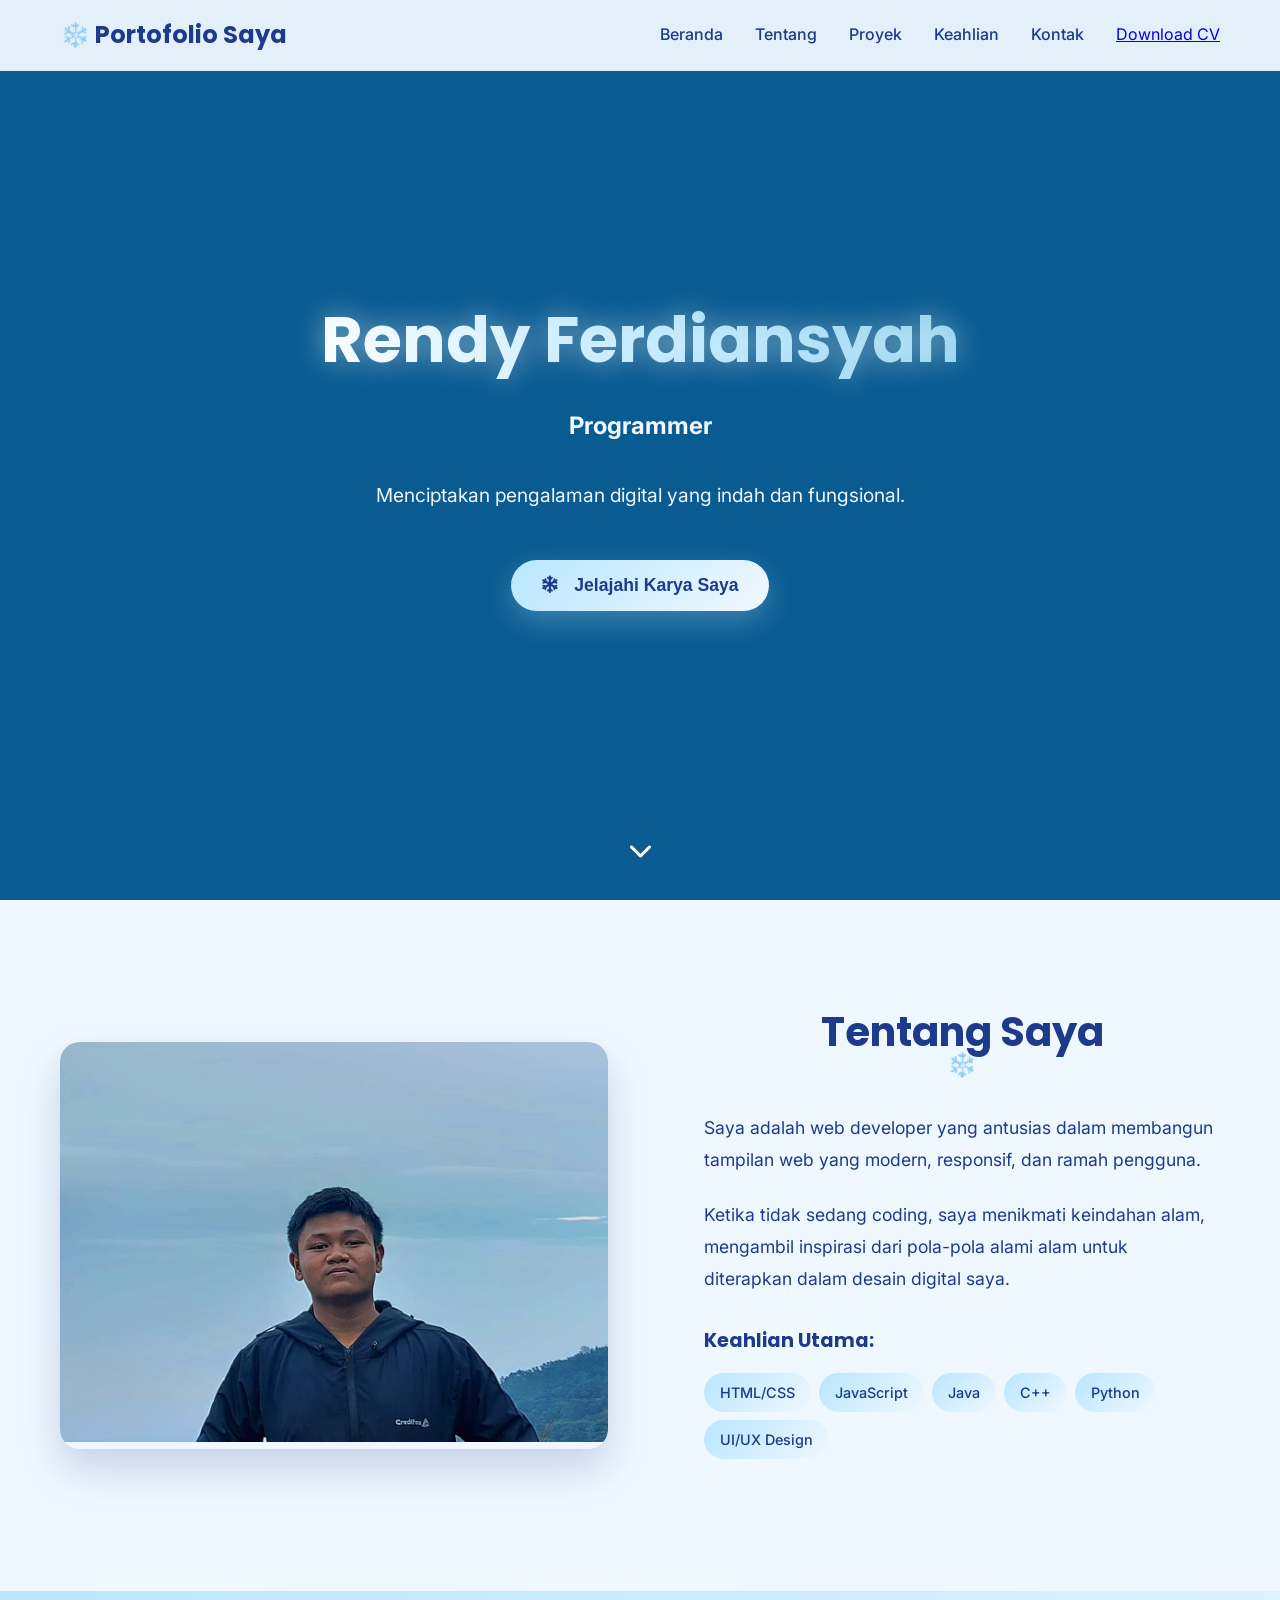
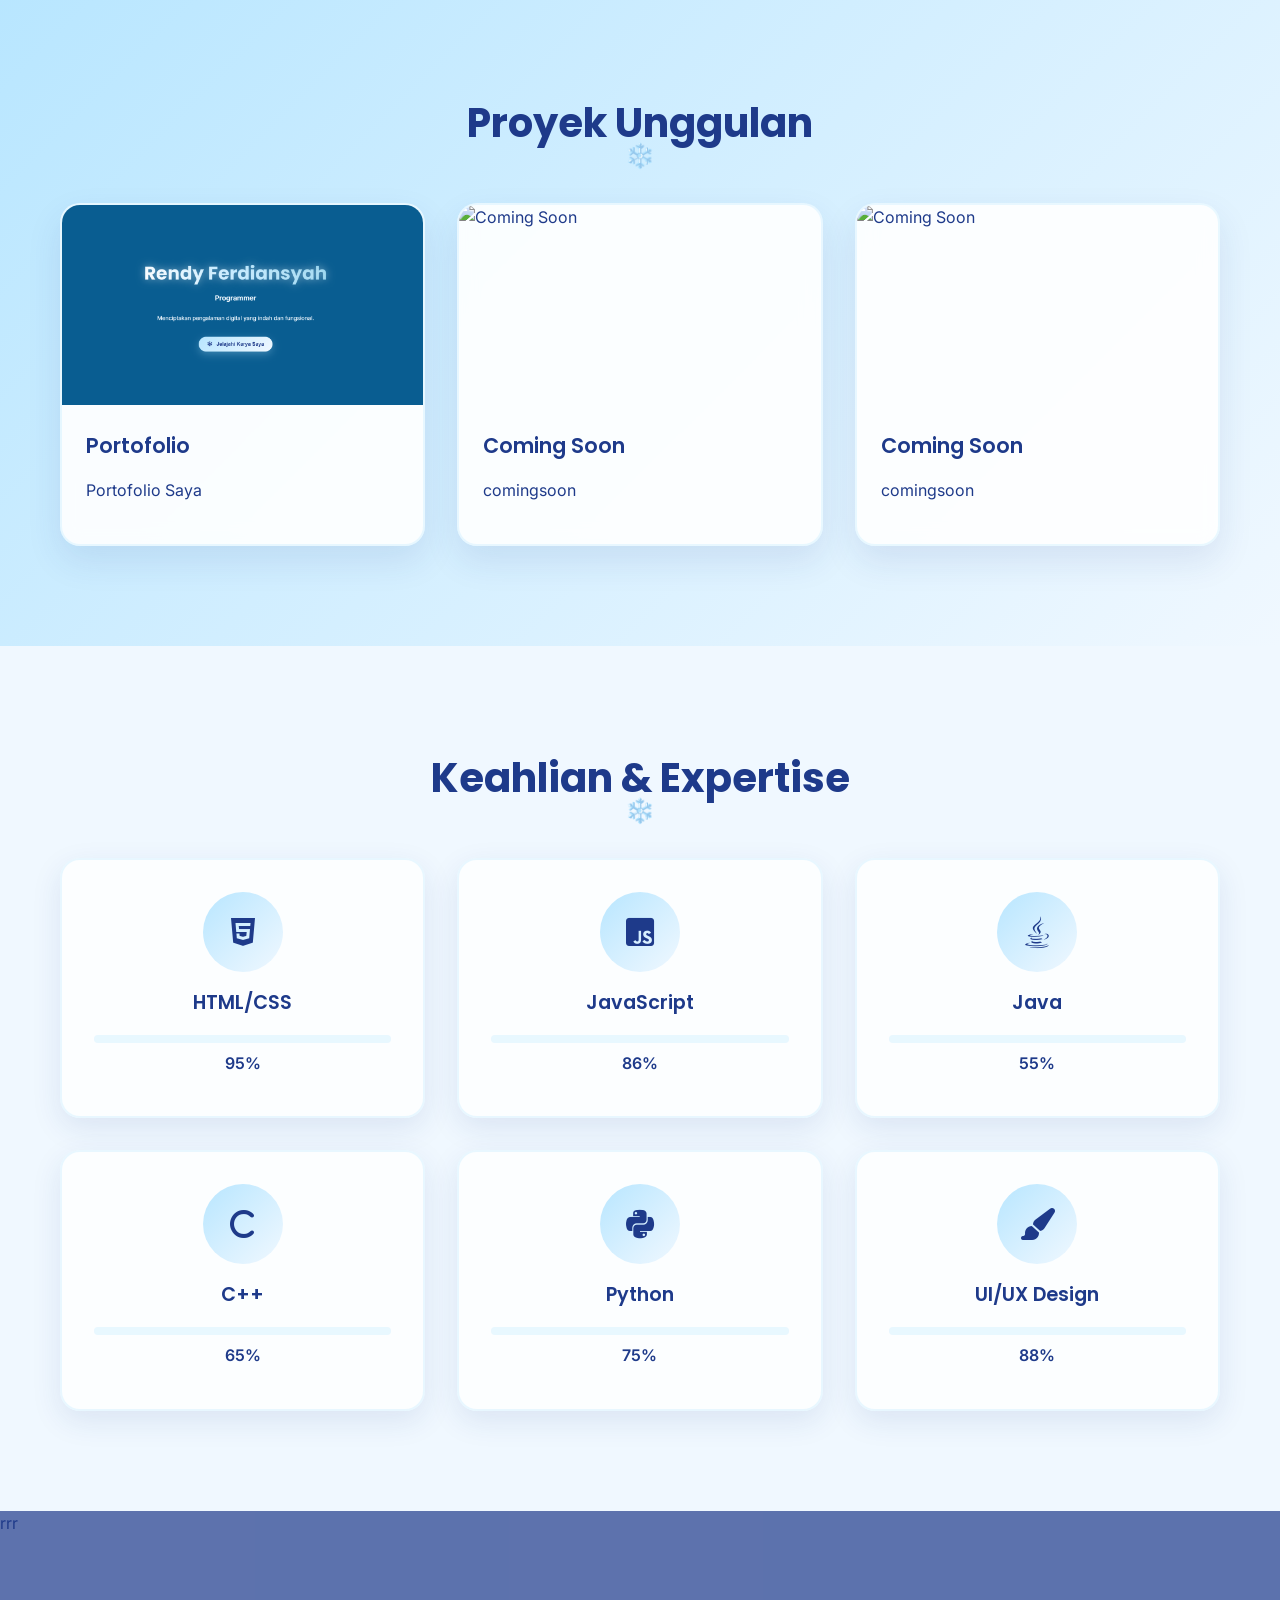
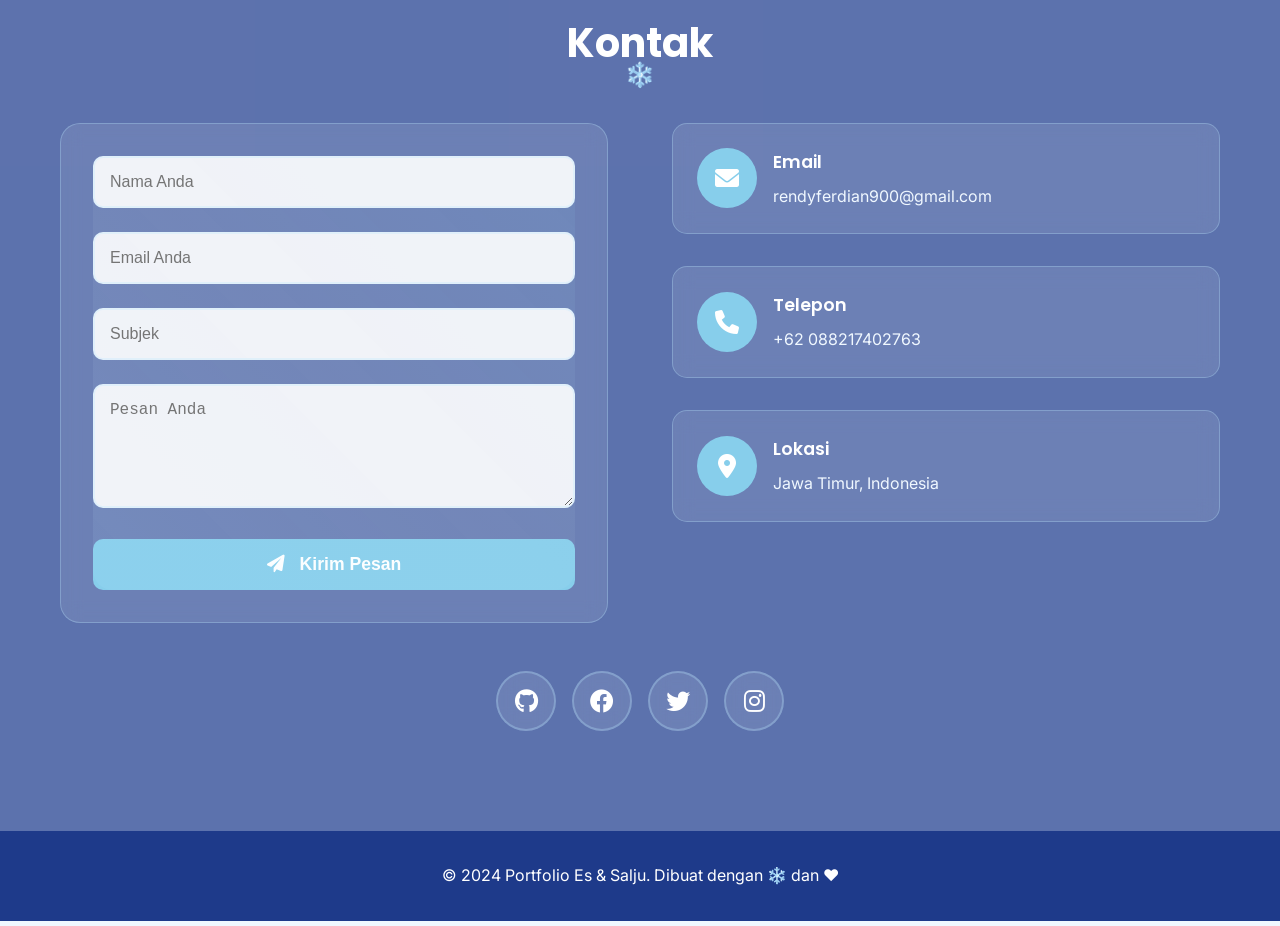
==== index.html @ 2025a99a "Add files via upload" ====
<!DOCTYPE html>
<html lang="id">
<head>
    <meta charset="UTF-8">
    <meta name="viewport" content="width=device-width, initial-scale=1.0">
    <title>Portfolio</title>
    <link rel="stylesheet" href="styles.css">
    <link href="https://fonts.googleapis.com/css2?family=Poppins:wght@300;400;600;700&family=Inter:wght@300;400;500;600&display=swap" rel="stylesheet">
    <link rel="stylesheet" href="https://cdnjs.cloudflare.com/ajax/libs/font-awesome/6.0.0/css/all.min.css">
</head>
<body>
    <!-- Falling Snow Animation -->
    <div class="snow-container" id="snow-container"></div>
    
    <!-- Navigation -->
    <nav class="navbar" id="navbar">
        <div class="nav-container">
            <div class="nav-logo">
                <h2>❄️ Portofolio Saya</h2>
            </div>
            <div class="nav-menu" id="nav-menu">
                <a href="#home" class="nav-link">Beranda</a>
                <a href="#about" class="nav-link">Tentang</a>
                <a href="#projects" class="nav-link">Proyek</a>
                <a href="#skills" class="nav-link">Keahlian</a>
                <a href="#contact" class="nav-link">Kontak</a>
                <a href="cv.html">Download CV</a>
            </div>
            <div class="nav-toggle" id="nav-toggle">
                <span class="bar"></span>
                <span class="bar"></span>
                <span class="bar"></span>
            </div>
        </div>
    </nav>

    <!-- Hero Section -->
    <section id="home" class="hero">
        
        <div class="hero-content">
            <h1 class="hero-title">
                <span class="frost-text">Rendy Ferdiansyah</span>
            </h1>
            <h2 class="hero-subtitle">
                <span class="">Programmer</span>
            </h2>
            <p class="hero-description">
                Menciptakan pengalaman digital yang indah dan fungsional.
                
            </p>
            <button class="cta-button" onclick="scrollToSection('about')">
                <i class="fas fa-snowflake"></i>
                Jelajahi Karya Saya
            </button>
        </div>
        
        <div class="scroll-indicator">
            <i class="fas fa-chevron-down"></i>
        </div>
    </section>

    <!-- About Section -->
    <section id="about" class="about">
        
        <div class="container">
            <div class="about-content">
                <div class="about-image">
                    <div class="image-container">
                        <img src="zprofil.jfif" alt="Profile" class="profile-img">
                        <div class="frost-overlay"></div>
                    </div>
                </div>
                
                <div class="about-text">
                    <h2 class="section-title">Tentang Saya</h2>
                    <p class="about-description">
                        Saya adalah web developer yang antusias dalam membangun tampilan web yang modern, responsif, dan ramah pengguna.
                    </p>
                    <p class="about-description">
                        Ketika tidak sedang coding, saya menikmati keindahan 
                        alam, mengambil inspirasi dari pola-pola alami alam untuk
                        diterapkan dalam desain digital saya.
                    </p>
                    
                    <div class="skills-preview">
                        <h3>Keahlian Utama:</h3>
                        <div class="skills-tags">
                            <span class="skill-tag">HTML/CSS</span>
                            <span class="skill-tag">JavaScript</span>
                            <span class="skill-tag">Java</span>
                            <span class="skill-tag">C++</span>
                            <span class="skill-tag">Python</span>
                            <span class="skill-tag">UI/UX Design</span>
                        </div>
                    </div>
 

                        </div>
                    </div>                   
                </div>
            </div>
        </div>
    </section>

    <!-- Projects Section -->
    <section id="projects" class="projects">
        <div class="container">
            <h2 class="section-title">Proyek Unggulan</h2>
            
            <div class="projects-grid">
                <div class="project-card ice-block">
                    <div class="project-image">
                        <img src="portoflio.png" alt="Portofolio">
                        <div class="project-overlay">
                            <div class="project-links">
                                <a href="https://github.com/Rendy09o/portofolio/upload/main" class="project-link">
                                    <i class="fab fa-github"></i>
                                </a>
                                <a href="" class="project-link">
                                    <i class="fas fa-external-link-alt"></i>
                                </a>
                            </div>
                        </div>
                    </div>
                    <div class="project-content">
                        <h3 class="project-title">Portofolio</h3>
                        <p class="project-description">
                            Portofolio Saya
                        </p>
                        <div class="project-tech">
                            
                        </div>
                    </div>
                </div>

                <div class="project-card ice-block">
                    <div class="project-image">
                        <img src="snow_background_1.jpg" alt="Coming Soon">
                        <div class="project-overlay">
                            <div class="project-links">
                                <a href="#" class="project-link">
                                    <i class="fab fa-github"></i>
                                </a>
                                <a href="#" class="project-link">
                                    <i class="fas fa-external-link-alt"></i>
                                </a>
                            </div>
                        </div>
                    </div>
                    <div class="project-content">
                        <h3 class="project-title">Coming Soon</h3>
                        <p class="project-description">
                           comingsoon
                        </p>
                        <div class="project-tech">
                            
                        </div>
                    </div>
                </div>

                <div class="project-card ice-block">
                    <div class="project-image">
                        <img src="frozen_lake_1.jpg" alt="Coming Soon">
                        <div class="project-overlay">
                            <div class="project-links">
                                <a href="#" class="project-link">
                                    <i class="fab fa-github"></i>
                                </a>
                                <a href="#" class="project-link">
                                    <i class="fas fa-external-link-alt"></i>
                                </a>
                            </div>
                        </div>
                    </div>
                    <div class="project-content">
                        <h3 class="project-title">Coming Soon</h3>
                        <p class="project-description">
                           comingsoon
                        <div class="project-tech">
                           
                        </div>
                    </div>
                </div>
            </div>
        </div>
    </section>

    <!-- Skills Section -->
    <section id="skills" class="skills">
        <div class="container">
            <h2 class="section-title">Keahlian & Expertise</h2>
            
            <div class="skills-grid">
                <div class="skill-item">
                    <div class="skill-snowflake">
                        <i class="fab fa-html5"></i>
                    </div>
                    <h3 class="skill-name">HTML/CSS</h3>
                    <div class="skill-progress">
                        <div class="progress-bar" data-progress="95">
                            <div class="progress-fill"></div>
                        </div>
                        <span class="progress-text">95%</span>
                    </div>
                </div>

                <div class="skill-item">
                    <div class="skill-snowflake">
                        <i class="fab fa-js-square"></i>
                    </div>
                    <h3 class="skill-name">JavaScript</h3>
                    <div class="skill-progress">
                        <div class="progress-bar" data-progress="86">
                            <div class="progress-fill"></div>
                        </div>
                        <span class="progress-text">86%</span>
                    </div>
                </div>

                <div class="skill-item">
                    <div class="skill-snowflake">
                        <i class="fab fa-java"></i>
                    </div>
                    <h3 class="skill-name">Java</h3>
                    <div class="skill-progress">
                        <div class="progress-bar" data-progress="55">
                            <div class="progress-fill"></div>
                        </div>
                        <span class="progress-text">55%</span>
                    </div>
                </div>

                <div class="skill-item">
                    <div class="skill-snowflake">
                        <i class="fab fa-c"></i>
                    </div>
                    <h3 class="skill-name">C++</h3>
                    <div class="skill-progress">
                        <div class="progress-bar" data-progress="65">
                            <div class="progress-fill"></div>
                        </div>
                        <span class="progress-text">65%</span>
                    </div>
                </div>

                <div class="skill-item">
                    <div class="skill-snowflake">
                        <i class="fab fa-python"></i>
                    </div>
                    <h3 class="skill-name">Python</h3>
                    <div class="skill-progress">
                        <div class="progress-bar" data-progress="75">
                            <div class="progress-fill"></div>
                        </div>
                        <span class="progress-text">75%</span>
                    </div>
                </div>

                <div class="skill-item">
                    <div class="skill-snowflake">
                        <i class="fas fa-paint-brush"></i>
                    </div>
                    <h3 class="skill-name">UI/UX Design</h3>
                    <div class="skill-progress">
                        <div class="progress-bar" data-progress="88">
                            <div class="progress-fill"></div>
                        </div>
                        <span class="progress-text">88%</span>
                    </div>
                </div>
            </div>
        </div>
    </section>

    <!-- Contact Section -->
    <section id="contact" class="contact">
        
        <div class="container">
            <h2 class="section-title">Kontak</h2>
            
            <div class="contact-content">
                <div class="contact-form-container">
                    <form class="contact-form ice-sheet" id="contact-form">
                        <div class="form-group">
                            <input type="text" id="name" name="name" placeholder="Nama Anda" required>
                            <label for="name"></label>
                        </div>
                        
                        <div class="form-group">
                            <input type="email" id="email" name="email" placeholder="Email Anda" required>
                            <label for="email"></label>
                        </div>
                        
                        <div class="form-group">
                            <input type="text" id="subject" name="subject" placeholder="Subjek" required>
                            <label for="subject"></label>
                        </div>
                        
                        <div class="form-group">
                            <textarea id="message" name="message" placeholder="Pesan Anda" rows="5" required></textarea>
                            <label for="message"></label>
                        </div>
                        
                        <button type="submit" class="submit-btn">
                            <i class="fas fa-paper-plane"></i>
                            Kirim Pesan
                        </button>
                    </form>
                </div>
                
                <div class="contact-info">
                    <div class="contact-item">
                        <div class="contact-icon">
                            <i class="fas fa-envelope"></i>
                        </div>
                        <div class="contact-details">
                            <h3>Email</h3>
                            <p>rendyferdian900@gmail.com</p>
                        </div>
                    </div>
                    
                    <div class="contact-item">
                        <div class="contact-icon">
                            <i class="fas fa-phone"></i>
                        </div>
                        <div class="contact-details">
                            <h3>Telepon</h3>
                            <p>+62 088217402763</p>
                        </div>
                    </div>
                    
                    <div class="contact-item">
                        <div class="contact-icon">
                            <i class="fas fa-map-marker-alt"></i>
                        </div>
                        <div class="contact-details">
                            <h3>Lokasi</h3>
                            <p>Jawa Timur, Indonesia</p>
                        </div>
                    </div>
                </div>
            </div>
            
            <div class="social-links">
                <a href="https://github.com/Rendy09o" class="social-link">
                    <i class="fab fa-github"></i>
                </a>
                <a href="https://www.facebook.com/share/1F3R5NKvU7/" class="social-link">
                    <i class="fab fa-facebook"></i>
                </a>
                <a href="https://x.com/deganlolgege?t=LUOov5JIaYywcC5mNOzrXA&s=09" class="social-link">
                    <i class="fab fa-twitter"></i>
                </a>
                <a href="https://www.instagram.com/rendyy_vaa/?igsh=MWFqbzZmaGx1cjJ3YQ%3D%3D#" class="social-link">
                    <i class="fab fa-instagram"></i>
                </a>
            </div>
        </div>
    </section>

    <!-- Footer -->
    <footer class="footer">
        <div class="container">
            <p>&copy; 2024 Portfolio Es & Salju. Dibuat dengan ❄️ dan ❤️</p>
        </div>
    </footer>

    <script src="script.js"></script>
</body>
</html>
---- styles.css ----
/* Reset and Base Styles */
* {
    margin: 0;
    padding: 0;
    box-sizing: border-box;
}

:root {
    /* Ice and Snow Color Palette */
    --ice-blue: #B8E6FF;
    --frost-white: #F0F8FF;
    --crystal-blue: #87CEEB;
    --winter-night: #1E3A8A;
    --snow-white: #FFFFFF;
    --ice-gradient: linear-gradient(135deg, #B8E6FF 0%, #F0F8FF 100%);
    --winter-gradient: linear-gradient(180deg, #87CEEB 0%, #B8E6FF 50%, #F0F8FF 100%);
    
    /* Typography */
    --font-primary: 'Poppins', sans-serif;
    --font-secondary: 'Inter', sans-serif;
    
    /* Spacing */
    --section-padding: 100px 0;
    --container-padding: 0 20px;
    
    /* Transitions */
    --transition: all 0.3s ease;
    --transition-slow: all 0.6s ease;
}

body {
    font-family: var(--font-secondary);
    line-height: 1.6;
    color: var(--winter-night);
    background: var(--frost-white);
    overflow-x: hidden;
}

.container {
    max-width: 1200px;
    margin: 0 auto;
    padding: var(--container-padding);
}

/* Falling Snow Animation */
.snow-container {
    position: fixed;
    top: 0;
    left: 0;
    width: 100%;
    height: 100%;
    pointer-events: none;
    z-index: 1;
}

.snowflake {
    position: absolute;
    top: -10px;
    color: var(--snow-white);
    font-size: 1em;
    animation: fall linear infinite;
    opacity: 0.8;
}

@keyframes fall {
    0% {
        transform: translateY(-100vh) rotate(0deg);
        opacity: 1;
    }
    100% {
        transform: translateY(100vh) rotate(360deg);
        opacity: 0;
    }
}

/* Navigation */
.navbar {
    position: fixed;
    top: 0;
    width: 100%;
    background: rgba(240, 248, 255, 0.95);
    backdrop-filter: blur(10px);
    border-bottom: 1px solid rgba(184, 230, 255, 0.3);
    z-index: 1000;
    transition: var(--transition);
}

.navbar.scrolled {
    background: rgba(240, 248, 255, 0.98);
    box-shadow: 0 2px 20px rgba(30, 58, 138, 0.1);
}

.nav-container {
    max-width: 1200px;
    margin: 0 auto;
    padding: 0 20px;
    display: flex;
    justify-content: space-between;
    align-items: center;
    height: 70px;
}

.nav-logo h2 {
    font-family: var(--font-primary);
    font-weight: 700;
    color: var(--winter-night);
    font-size: 1.5rem;
}

.nav-menu {
    display: flex;
    gap: 2rem;
}

.nav-link {
    text-decoration: none;
    color: var(--winter-night);
    font-weight: 500;
    transition: var(--transition);
    position: relative;
}

.nav-link::after {
    content: '';
    position: absolute;
    bottom: -5px;
    left: 0;
    width: 0;
    height: 2px;
    background: var(--crystal-blue);
    transition: var(--transition);
}

.nav-link:hover::after {
    width: 100%;
}

.nav-toggle {
    display: none;
    flex-direction: column;
    cursor: pointer;
}

.bar {
    width: 25px;
    height: 3px;
    background: var(--winter-night);
    margin: 3px 0;
    transition: var(--transition);
}

/* Hero Section */
.hero {
    min-height: 100vh;
    background: var(--winter-gradient);
    background-image: url('zfotoback.webp');
    background-size: cover;
    background-position: center;
    background-attachment: fixed;
    display: flex;
    align-items: center;
    justify-content: center;
    position: relative;
    overflow: hidden;
}

.hero::before {
    content: '';
    position: absolute;
    top: 0;
    left: 0;
    right: 0;
    bottom: 0;
    background: rgba(30, 58, 138, 0.3);
    z-index: 1;
}



.hero-content {
    text-align: center;
    z-index: 2;
    position: relative;
    max-width: 800px;
    padding: 0 20px;
}

.hero-title {
    font-family: var(--font-primary);
    font-size: 4rem;
    font-weight: 700;
    margin-bottom: 1rem;
    color: var(--snow-white);
}

.frost-text {
    background: linear-gradient(45deg, #ffffff, #b8e6ff, #87ceeb);
    -webkit-background-clip: text;
    -webkit-text-fill-color: transparent;
    background-clip: text;
    text-shadow: 0 0 30px rgba(255, 255, 255, 0.5);
}

.hero-subtitle {
    font-size: 1.5rem;
    margin-bottom: 2rem;
    color: var(--frost-white);
}

.typewriter {
    border-right: 3px solid var(--crystal-blue);
    white-space: nowrap;
    overflow: hidden;
    animation: typing 3.5s steps(40, end), blink-caret 0.75s step-end infinite;
}

@keyframes typing {
    from { width: 0; }
    to { width: 100%; }
}

@keyframes blink-caret {
    from, to { border-color: transparent; }
    50% { border-color: var(--crystal-blue); }
}

.hero-description {
    font-size: 1.2rem;
    margin-bottom: 3rem;
    color: var(--frost-white);
    line-height: 1.8;
}

.cta-button {
    background: var(--ice-gradient);
    color: var(--winter-night);
    border: none;
    padding: 15px 30px;
    font-size: 1.1rem;
    font-weight: 600;
    border-radius: 50px;
    cursor: pointer;
    transition: var(--transition);
    box-shadow: 0 10px 30px rgba(184, 230, 255, 0.3);
}

.cta-button:hover {
    transform: translateY(-3px);
    box-shadow: 0 15px 40px rgba(184, 230, 255, 0.4);
}

.cta-button i {
    margin-right: 10px;
}

.scroll-indicator {
    position: absolute;
    bottom: 30px;
    left: 50%;
    transform: translateX(-50%);
    color: var(--snow-white);
    font-size: 1.5rem;
    animation: bounce 2s infinite;
    z-index: 2;
}

@keyframes bounce {
    0%, 20%, 50%, 80%, 100% {
        transform: translateX(-50%) translateY(0);
    }
    40% {
        transform: translateX(-50%) translateY(-10px);
    }
    60% {
        transform: translateX(-50%) translateY(-5px);
    }
}

/* Section Titles */
.section-title {
    font-family: var(--font-primary);
    font-size: 2.5rem;
    font-weight: 700;
    text-align: center;
    margin-bottom: 3rem;
    color: var(--winter-night);
    position: relative;
}

.section-title::after {
    content: '❄️';
    position: absolute;
    bottom: -20px;
    left: 50%;
    transform: translateX(-50%);
    font-size: 1.5rem;
}

/* About Section */
.about {
    padding: var(--section-padding);
    background: var(--frost-white);
    position: relative;
}



.about-content {
    display: grid;
    grid-template-columns: 1fr 1fr;
    gap: 4rem;
    align-items: center;
}

.about-image {
    position: relative;
}

.image-container {
    position: relative;
    border-radius: 20px;
    overflow: hidden;
    box-shadow: 0 20px 40px rgba(30, 58, 138, 0.2);
}

.profile-img {
    width: 100%;
    height: 400px;
    object-fit: cover;
    transition: var(--transition);
}

.frost-overlay {
    position: absolute;
    top: 0;
    left: 0;
    right: 0;
    bottom: 0;
    background: linear-gradient(45deg, 
        rgba(184, 230, 255, 0.2) 0%, 
        rgba(240, 248, 255, 0.1) 50%, 
        rgba(135, 206, 235, 0.2) 100%);
    opacity: 0;
    transition: var(--transition);
}

.image-container:hover .frost-overlay {
    opacity: 1;
}



.about-text {
    padding-left: 2rem;
}

.about-description {
    font-size: 1.1rem;
    margin-bottom: 1.5rem;
    color: var(--winter-night);
    line-height: 1.8;
}

.skills-preview {
    margin: 2rem 0;
}

.skills-preview h3 {
    font-family: var(--font-primary);
    font-size: 1.2rem;
    margin-bottom: 1rem;
    color: var(--winter-night);
}

.skills-tags {
    display: flex;
    flex-wrap: wrap;
    gap: 0.5rem;
}

.skill-tag {
    background: var(--ice-gradient);
    color: var(--winter-night);
    padding: 0.5rem 1rem;
    border-radius: 25px;
    font-size: 0.9rem;
    font-weight: 500;
    transition: var(--transition);
}

.skill-tag:hover {
    transform: translateY(-2px);
    box-shadow: 0 5px 15px rgba(184, 230, 255, 0.3);
}

.download-btn {
    background: var(--crystal-blue);
    color: var(--snow-white);
    border: none;
    padding: 12px 25px;
    border-radius: 30px;
    font-weight: 600;
    cursor: pointer;
    transition: var(--transition);
    margin-top: 1rem;
}

.download-btn:hover {
    background: var(--winter-night);
    transform: translateY(-2px);
}

.download-btn i {
    margin-right: 8px;
}

/* Projects Section */
.projects {
    padding: var(--section-padding);
    background: var(--ice-gradient);
    position: relative;
}

.projects-grid {
    display: grid;
    grid-template-columns: repeat(auto-fit, minmax(350px, 1fr));
    gap: 2rem;
    margin-top: 3rem;
}

.project-card {
    background: rgba(255, 255, 255, 0.9);
    border-radius: 20px;
    overflow: hidden;
    box-shadow: 0 15px 35px rgba(30, 58, 138, 0.1);
    transition: var(--transition-slow);
    position: relative;
}

.ice-block {
    border: 2px solid rgba(184, 230, 255, 0.3);
    backdrop-filter: blur(10px);
}

.project-card:hover {
    transform: translateY(-10px);
    box-shadow: 0 25px 50px rgba(30, 58, 138, 0.2);
}

.project-image {
    position: relative;
    height: 200px;
    overflow: hidden;
}

.project-image img {
    width: 100%;
    height: 100%;
    object-fit: cover;
    transition: var(--transition-slow);
}

.project-overlay {
    position: absolute;
    top: 0;
    left: 0;
    right: 0;
    bottom: 0;
    background: rgba(30, 58, 138, 0.8);
    display: flex;
    align-items: center;
    justify-content: center;
    opacity: 0;
    transition: var(--transition);
}

.project-card:hover .project-overlay {
    opacity: 1;
}

.project-links {
    display: flex;
    gap: 1rem;
}

.project-link {
    width: 50px;
    height: 50px;
    background: var(--snow-white);
    color: var(--winter-night);
    border-radius: 50%;
    display: flex;
    align-items: center;
    justify-content: center;
    text-decoration: none;
    transition: var(--transition);
}

.project-link:hover {
    background: var(--crystal-blue);
    color: var(--snow-white);
    transform: scale(1.1);
}

.project-content {
    padding: 1.5rem;
}

.project-title {
    font-family: var(--font-primary);
    font-size: 1.3rem;
    font-weight: 600;
    margin-bottom: 1rem;
    color: var(--winter-night);
}

.project-description {
    color: var(--winter-night);
    margin-bottom: 1rem;
    line-height: 1.6;
}

.project-tech {
    display: flex;
    flex-wrap: wrap;
    gap: 0.5rem;
}

.tech-tag {
    background: var(--crystal-blue);
    color: var(--snow-white);
    padding: 0.3rem 0.8rem;
    border-radius: 15px;
    font-size: 0.8rem;
    font-weight: 500;
}

/* Skills Section */
.skills {
    padding: var(--section-padding);
    background: var(--frost-white);
    position: relative;
}

.skills-grid {
    display: grid;
    grid-template-columns: repeat(auto-fit, minmax(300px, 1fr));
    gap: 2rem;
    margin-top: 3rem;
}

.skill-item {
    text-align: center;
    padding: 2rem;
    background: rgba(255, 255, 255, 0.8);
    border-radius: 20px;
    box-shadow: 0 10px 30px rgba(30, 58, 138, 0.1);
    transition: var(--transition);
    border: 2px solid rgba(184, 230, 255, 0.3);
}

.skill-item:hover {
    transform: translateY(-5px);
    box-shadow: 0 20px 40px rgba(30, 58, 138, 0.15);
}

.skill-snowflake {
    width: 80px;
    height: 80px;
    background: var(--ice-gradient);
    border-radius: 50%;
    display: flex;
    align-items: center;
    justify-content: center;
    margin: 0 auto 1rem;
    font-size: 2rem;
    color: var(--winter-night);
    animation: float 3s ease-in-out infinite;
}

.skill-name {
    font-family: var(--font-primary);
    font-size: 1.2rem;
    font-weight: 600;
    margin-bottom: 1rem;
    color: var(--winter-night);
}

.skill-progress {
    position: relative;
    margin-bottom: 0.5rem;
}

.progress-bar {
    width: 100%;
    height: 8px;
    background: rgba(184, 230, 255, 0.3);
    border-radius: 4px;
    overflow: hidden;
}

.progress-fill {
    height: 100%;
    background: var(--crystal-blue);
    border-radius: 4px;
    transition: width 2s ease-in-out;
    width: 0;
}

.progress-text {
    font-weight: 600;
    color: var(--winter-night);
    margin-top: 0.5rem;
    display: block;
}

/* Contact Section */
.contact {
    padding: var(--section-padding);
    background: var(--winter-gradient);
    background-image: url('zopsi2.jpg');
    background-size: cover;
    background-position: center;
    background-attachment: fixed;
    position: relative;
}

.contact::before {
    content: 'rrr';
    position: absolute;
    top: 0;
    left: 0;
    right: 0;
    bottom: 0;
    background: rgba(30, 58, 138, 0.7);
    z-index: 1;
}

.contact .container {
    position: relative;
    z-index: 2;
}

.contact .section-title {
    color: var(--snow-white);
}


.contact-content {
    display: grid;
    grid-template-columns: 1fr 1fr;
    gap: 4rem;
    margin-top: 3rem;
}

.contact-form-container {
    background: rgba(255, 255, 255, 0.1);
    backdrop-filter: blur(10px);
    border-radius: 20px;
    padding: 2rem;
    border: 1px solid rgba(184, 230, 255, 0.3);
}

.ice-sheet {
    position: relative;
}

.ice-sheet::before {
    content: '';
    position: absolute;
    top: 0;
    left: 0;
    right: 0;
    bottom: 0;
    background: linear-gradient(45deg, 
        rgba(184, 230, 255, 0.1) 0%, 
        rgba(240, 248, 255, 0.05) 50%, 
        rgba(135, 206, 235, 0.1) 100%);
    border-radius: 20px;
    pointer-events: none;
}

.form-group {
    position: relative;
    margin-bottom: 1.5rem;
}

.form-group input,
.form-group textarea {
    width: 100%;
    padding: 15px;
    background: rgba(255, 255, 255, 0.9);
    border: 2px solid rgba(184, 230, 255, 0.3);
    border-radius: 10px;
    font-size: 1rem;
    transition: var(--transition);
    color: var(--winter-night);
}

.form-group input:focus,
.form-group textarea:focus {
    outline: none;
    border-color: var(--crystal-blue);
    box-shadow: 0 0 20px rgba(135, 206, 235, 0.3);
}

.form-group label {
    position: absolute;
    top: -10px;
    left: 15px;
    background: var(--snonw-white);
    padding: 0 5px;
    font-size: 0.9rem;
    color: var(--winter-night);
    font-weight: 500;
}

.submit-btn {
    width: 100%;
    background: var(--crystal-blue);
    color: var(--snow-white);
    border: none;
    padding: 15px;
    border-radius: 10px;
    font-size: 1.1rem;
    font-weight: 600;
    cursor: pointer;
    transition: var(--transition);
}

.submit-btn:hover {
    background: var(--winter-night);
    transform: translateY(-2px);
}

.submit-btn i {
    margin-right: 10px;
}

.contact-info {
    display: flex;
    flex-direction: column;
    gap: 2rem;
}

.contact-item {
    display: flex;
    align-items: center;
    gap: 1rem;
    background: rgba(255, 255, 255, 0.1);
    backdrop-filter: blur(10px);
    padding: 1.5rem;
    border-radius: 15px;
    border: 1px solid rgba(184, 230, 255, 0.3);
}

.contact-icon {
    width: 60px;
    height: 60px;
    background: var(--crystal-blue);
    border-radius: 50%;
    display: flex;
    align-items: center;
    justify-content: center;
    font-size: 1.5rem;
    color: var(--snow-white);
}

.contact-details h3 {
    font-family: var(--font-primary);
    font-size: 1.1rem;
    font-weight: 600;
    color: var(--snow-white);
    margin-bottom: 0.5rem;
}

.contact-details p {
    color: var(--frost-white);
}

.social-links {
    display: flex;
    justify-content: center;
    gap: 1rem;
    margin-top: 3rem;
}

.social-link {
    width: 60px;
    height: 60px;
    background: rgba(255, 255, 255, 0.1);
    backdrop-filter: blur(10px);
    border: 2px solid rgba(184, 230, 255, 0.3);
    border-radius: 50%;
    display: flex;
    align-items: center;
    justify-content: center;
    color: var(--snow-white);
    font-size: 1.5rem;
    text-decoration: none;
    transition: var(--transition);
}

.social-link:hover {
    background: var(--crystal-blue);
    transform: translateY(-3px);
    box-shadow: 0 10px 25px rgba(135, 206, 235, 0.3);
}

/* Footer */
.footer {
    background: var(--winter-night);
    color: var(--snow-white);
    text-align: center;
    padding: 2rem 0;
}

/* Responsive Design */
@media (max-width: 768px) {
    .nav-menu {
        position: fixed;
        left: -100%;
        top: 70px;
        flex-direction: column;
        background: rgba(240, 248, 255, 0.98);
        width: 100%;
        text-align: center;
        transition: var(--transition);
        box-shadow: 0 10px 27px rgba(0, 0, 0, 0.05);
        padding: 2rem 0;
    }

    .nav-menu.active {
        left: 0;
    }

    .nav-toggle {
        display: flex;
    }

    .hero-title {
        font-size: 2.5rem;
    }

    .hero-subtitle {
        font-size: 1.2rem;
    }

    .hero-description {
        font-size: 1rem;
    }

    .about-content {
        grid-template-columns: 1fr;
        gap: 2rem;
    }

    .about-text {
        padding-left: 0;
    }

    .contact-content {
        grid-template-columns: 1fr;
        gap: 2rem;
    }

    .skills-grid {
        grid-template-columns: 1fr;
    }

    .projects-grid {
        grid-template-columns: 1fr;
    }

    .section-title {
        font-size: 2rem;
    }
}

@media (max-width: 480px) {
    .hero-title {
        font-size: 2rem;
    }

    .hero-subtitle {
        font-size: 1rem;
    }

    .container {
        padding: 0 15px;
    }

    .skill-item {
        padding: 1.5rem;
    }

    .contact-form-container {
        padding: 1.5rem;
    }
}

/* Scroll Animations */
.fade-in {
    opacity: 0;
    transform: translateY(30px);
    transition: var(--transition-slow);
}

.fade-in.visible {
    opacity: 1;
    transform: translateY(0);
}

/* Custom Scrollbar */
::-webkit-scrollbar {
    width: 8px;
}

::-webkit-scrollbar-track {
    background: var(--frost-white);
}

::-webkit-scrollbar-thumb {
    background: var(--crystal-blue);
    border-radius: 4px;
}

::-webkit-scrollbar-thumb:hover {
    background: var(--winter-night);
}

/* Modal CV Styles */
.cv-modal {
    display: none;
    position: fixed;
    z-index: 9999;
    left: 0;
    top: 0;
    width: 100%;
    height: 100%;
    background-color: rgba(0, 0, 0, 0.9);
    animation: fadeIn 0.3s ease;
}

.cv-modal-content {
    position: relative;
    margin: auto;
    padding: 20px;
    width: 90%;
    max-width: 800px;
    height: 100vh;
    display: flex;
    align-items: center;
    justify-content: center;
}

.cv-image {
    max-width: 100%;
    max-height: 90vh;
    object-fit: contain;
    border-radius: 8px;
    box-shadow: 0 4px 20px rgba(0, 0, 0, 0.5);
}

.cv-close {
    position: absolute;
    top: 15px;
    right: 35px;
    color: #fff;
    font-size: 40px;
    font-weight: bold;
    cursor: pointer;
    z-index: 10000;
}

.cv-close:hover {
    color: #8b5cf6;
}

@keyframes fadeIn {
    from { opacity: 0; }
    to { opacity: 1; }
}

/* Mobile responsive */
@media (max-width: 768px) {
    .cv-modal-content {
        width: 95%;
        padding: 10px;
    }
    
    .cv-close {
        top: 10px;
        right: 20px;
        font-size: 30px;
    }
}
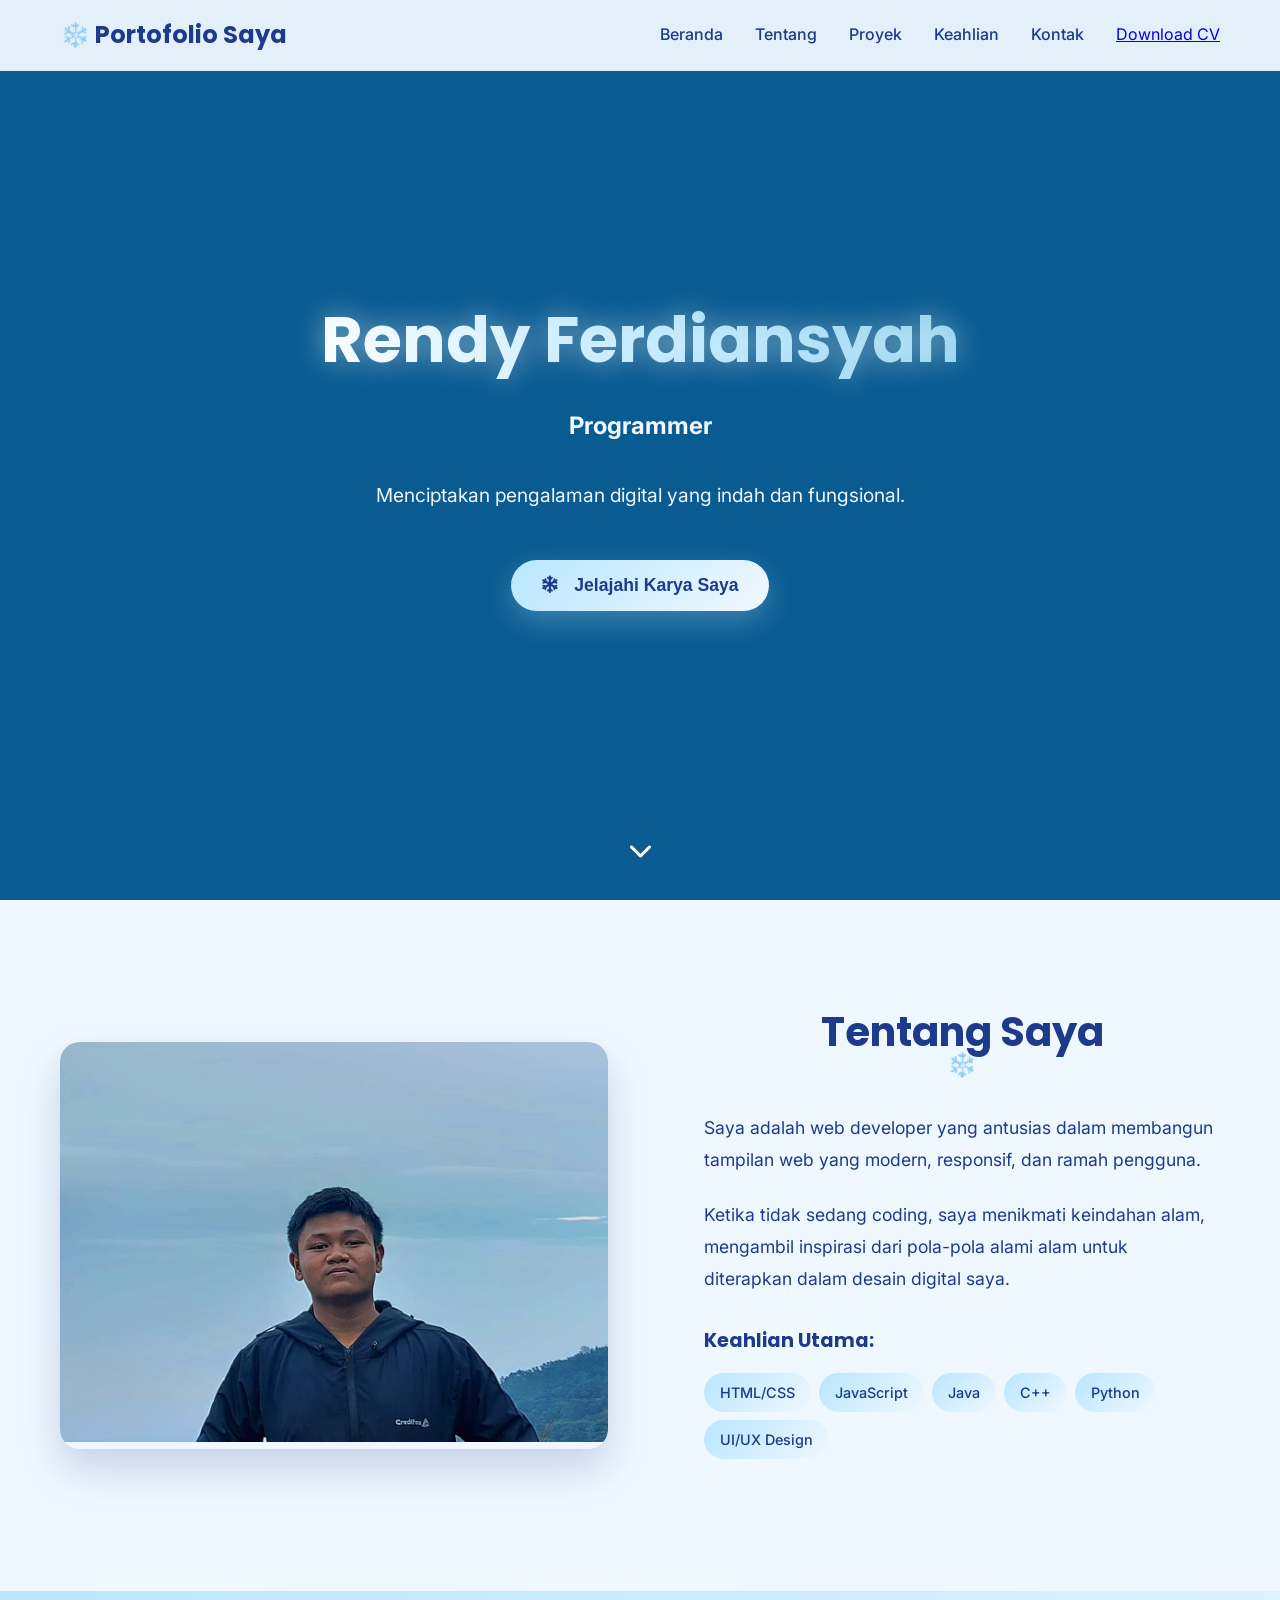
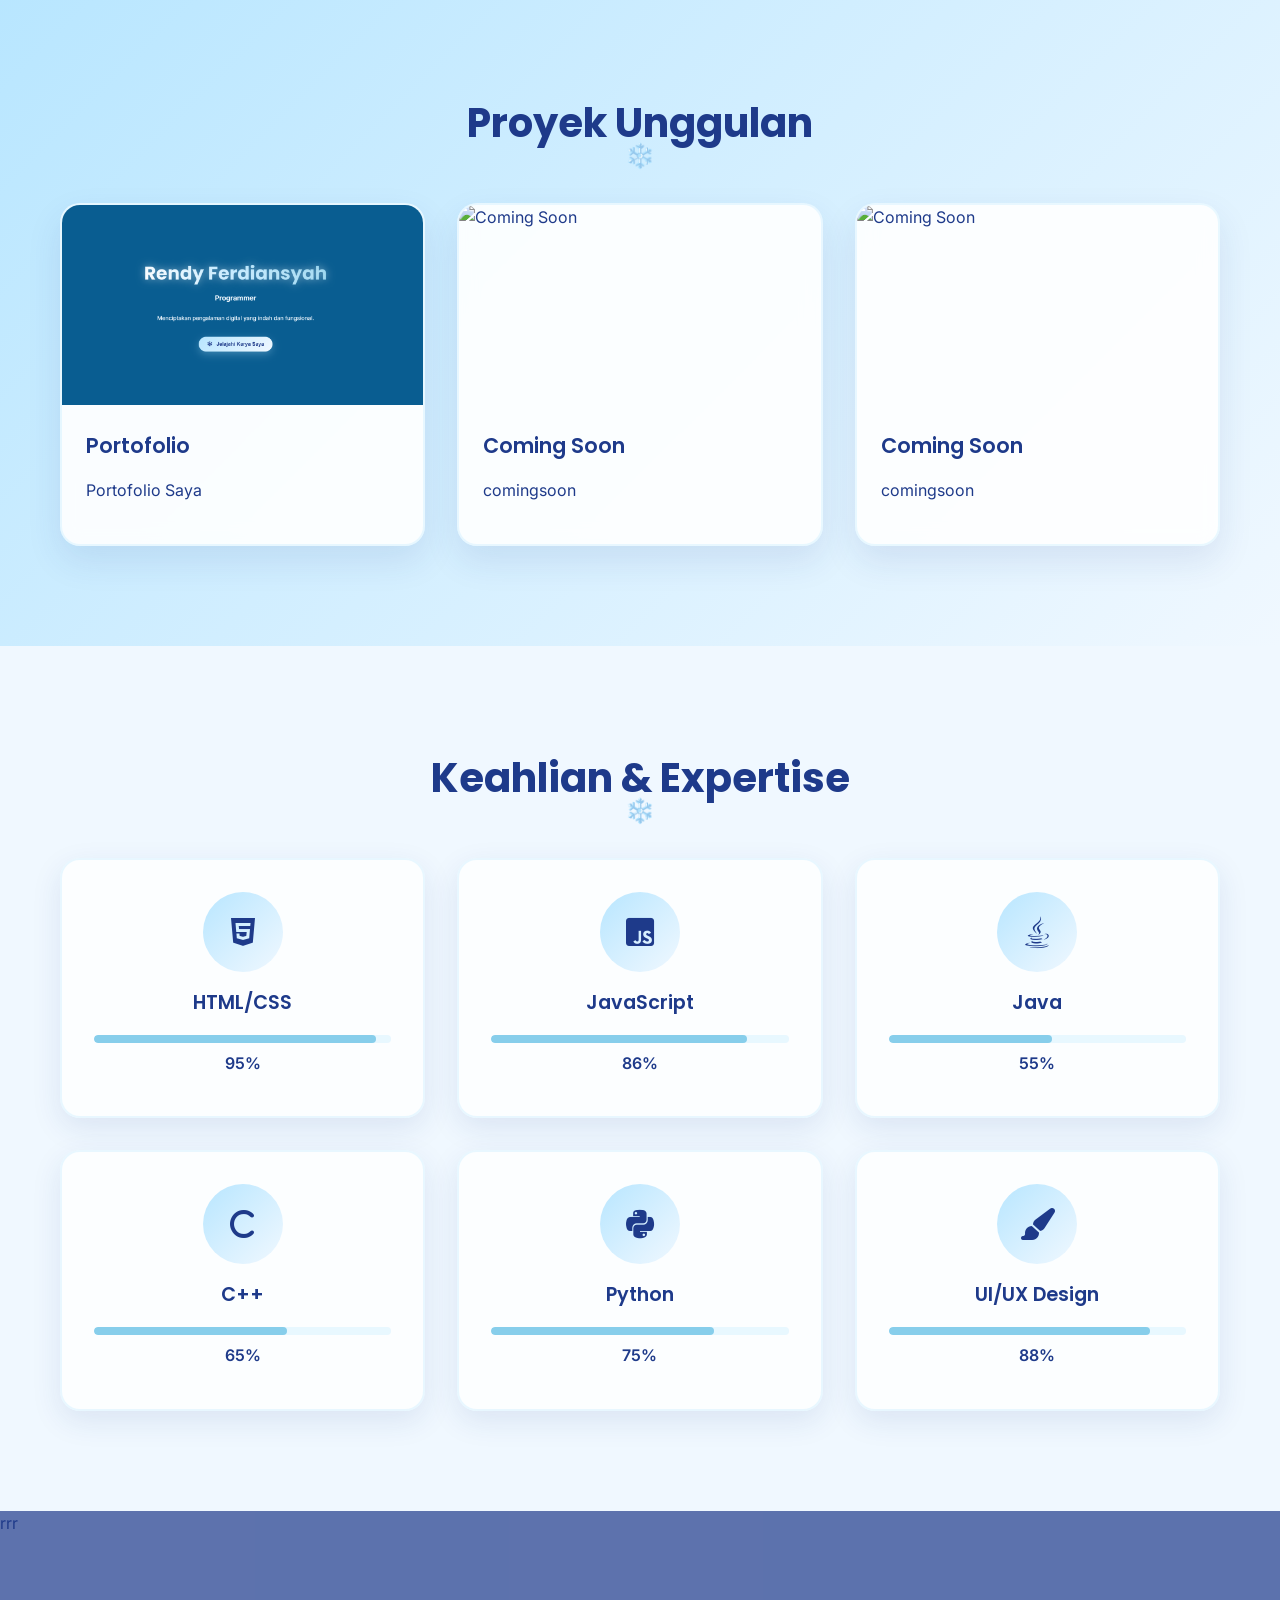
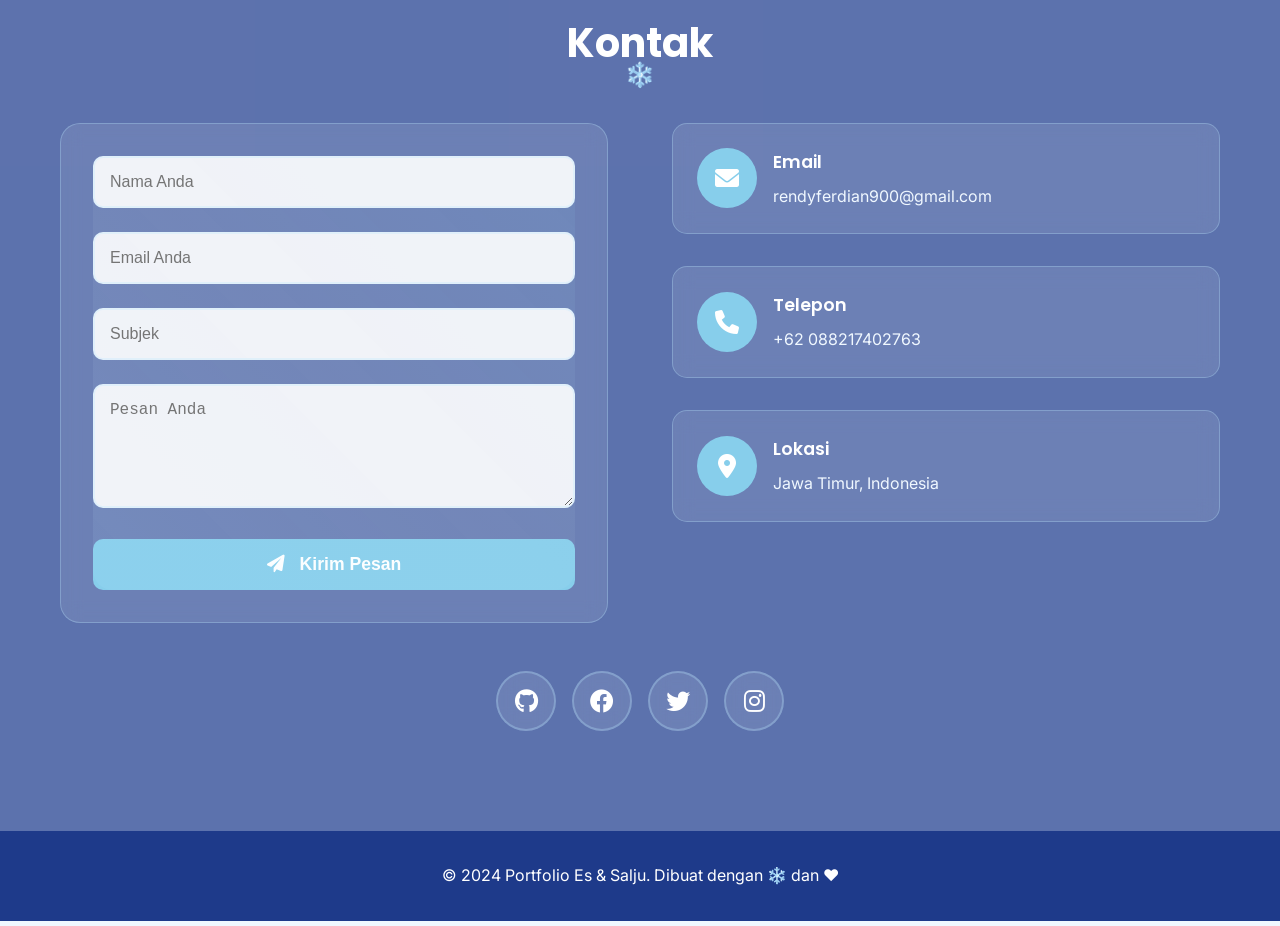
==== commit d76cfe2f: "Add files via upload" ====
--- a/index.html
+++ b/index.html
@@ -113,10 +113,7 @@
                         <img src="portoflio.png" alt="Portofolio">
                         <div class="project-overlay">
                             <div class="project-links">
-                                <a href="https://github.com/Rendy09o/portofolio/upload/main" class="project-link">
-                                    <i class="fab fa-github"></i>
-                                </a>
-                                <a href="" class="project-link">
+                                <a href="https://rendy09o.github.io/portofolio/" class="project-link">
                                     <i class="fas fa-external-link-alt"></i>
                                 </a>
                             </div>
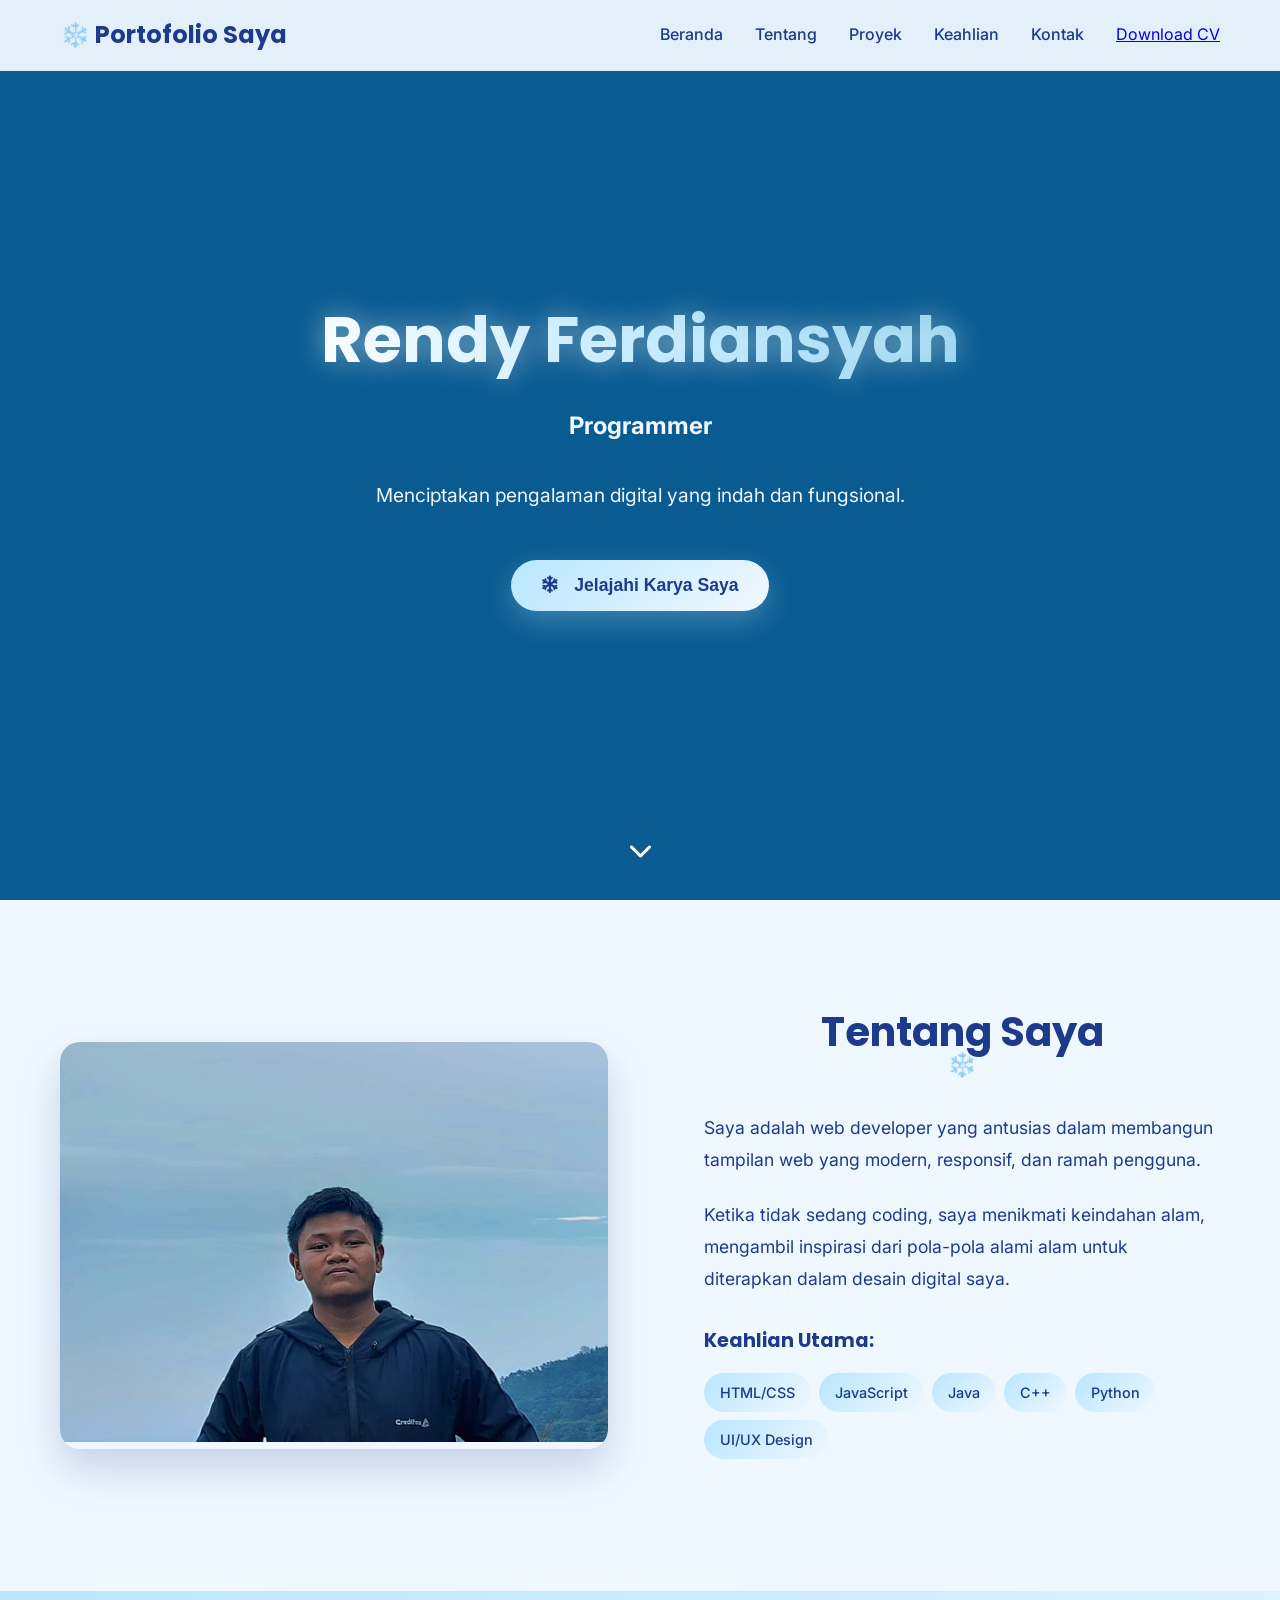
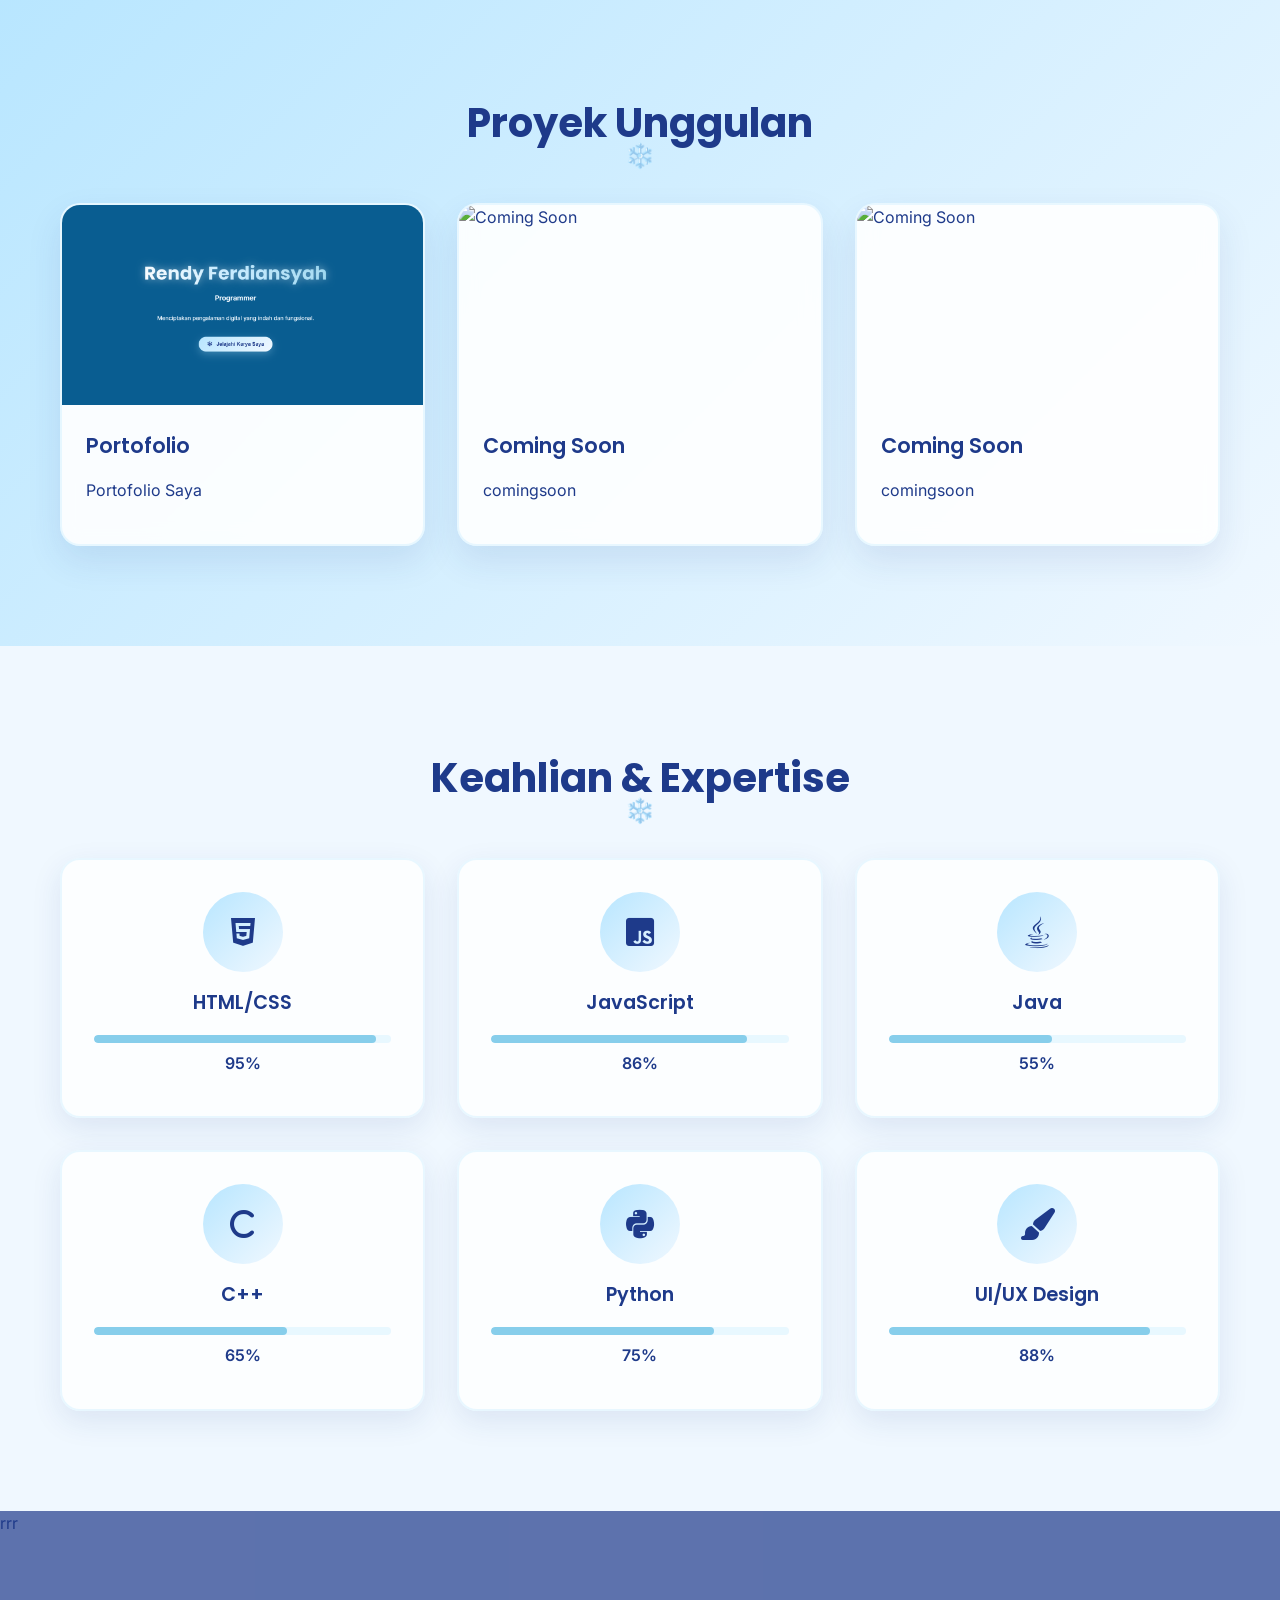
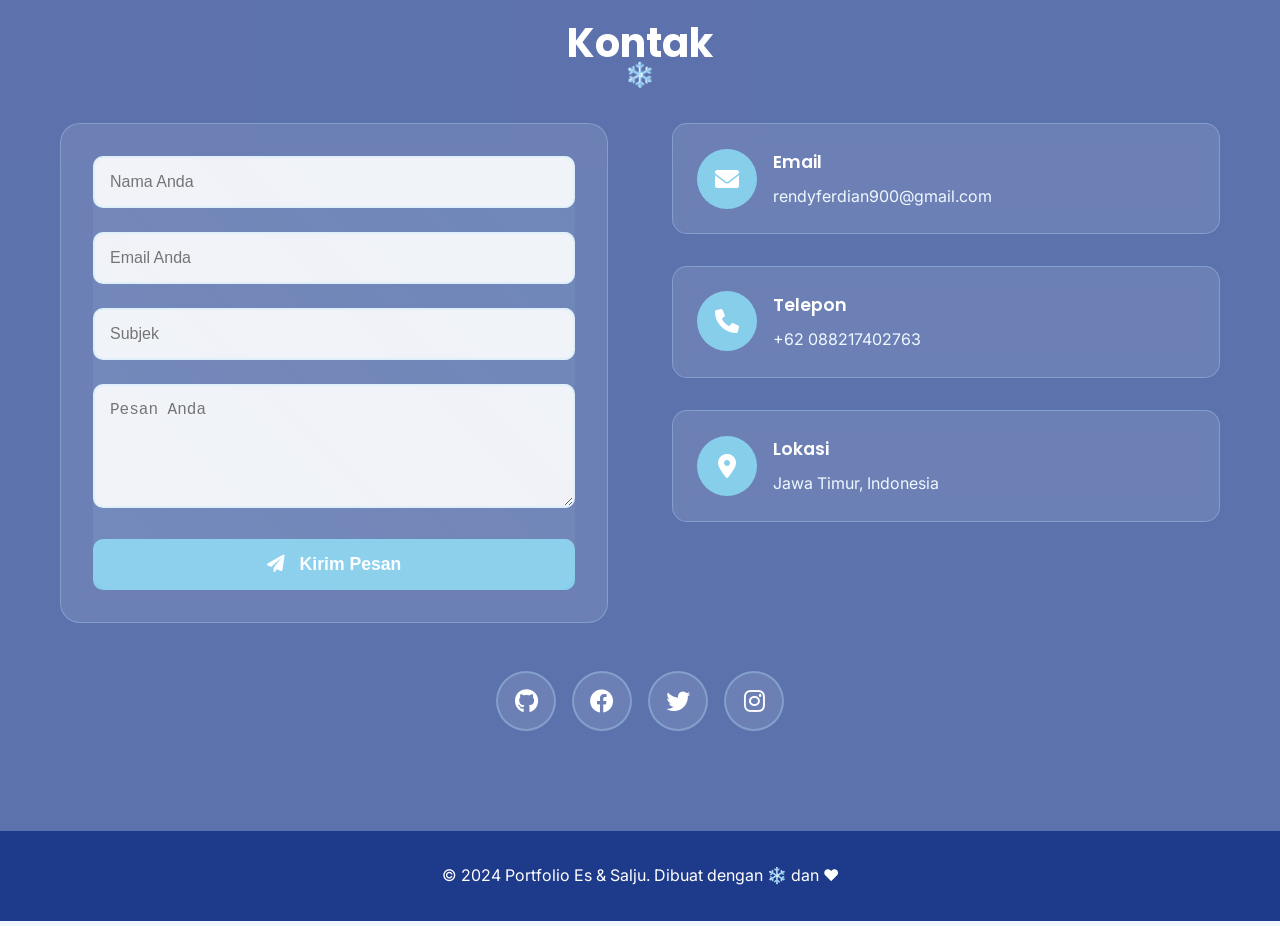
==== commit aa1ce695: "Add files via upload" ====
--- a/index.html
+++ b/index.html
@@ -113,6 +113,9 @@
                         <img src="portoflio.png" alt="Portofolio">
                         <div class="project-overlay">
                             <div class="project-links">
+                                <a href="https://github.com/Rendy09o" class="project-link">
+                                    <i class="fab fa-github"></i>
+                                </a>
                                 <a href="https://rendy09o.github.io/portofolio/" class="project-link">
                                     <i class="fas fa-external-link-alt"></i>
                                 </a>
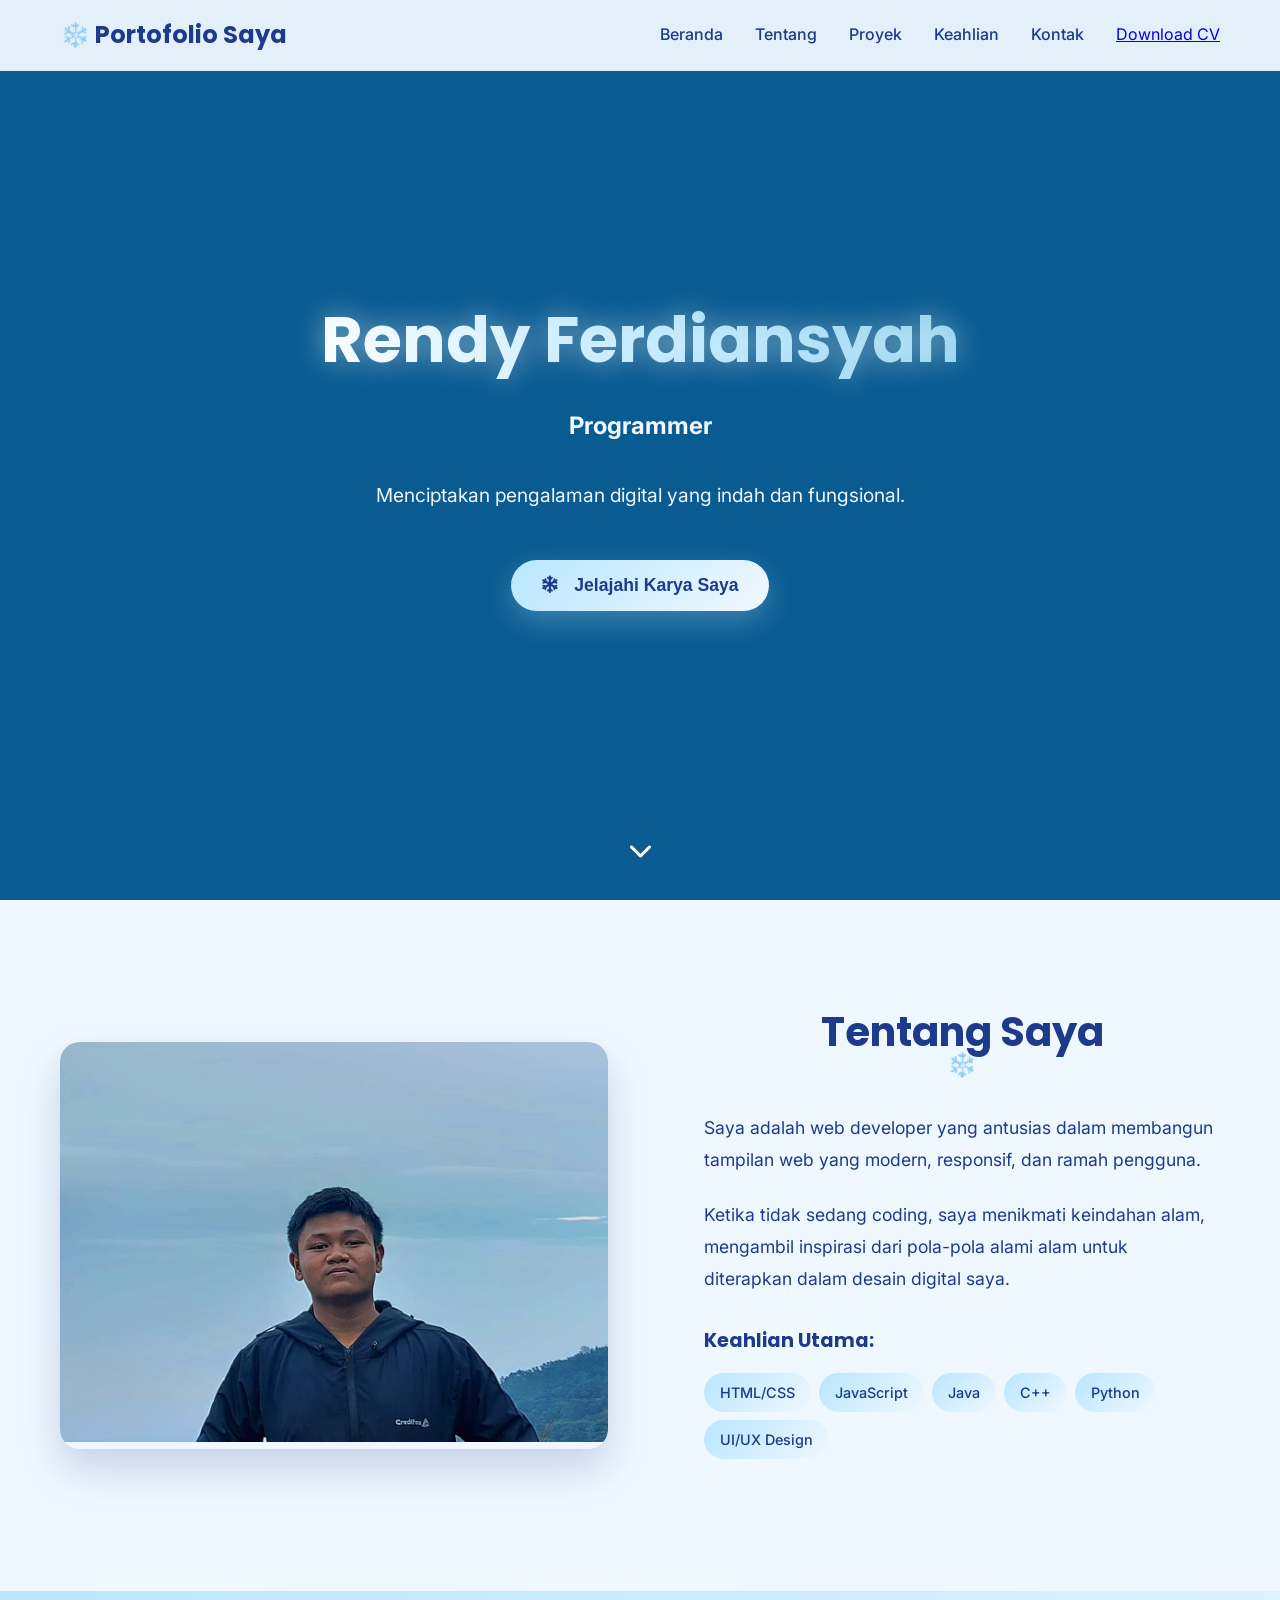
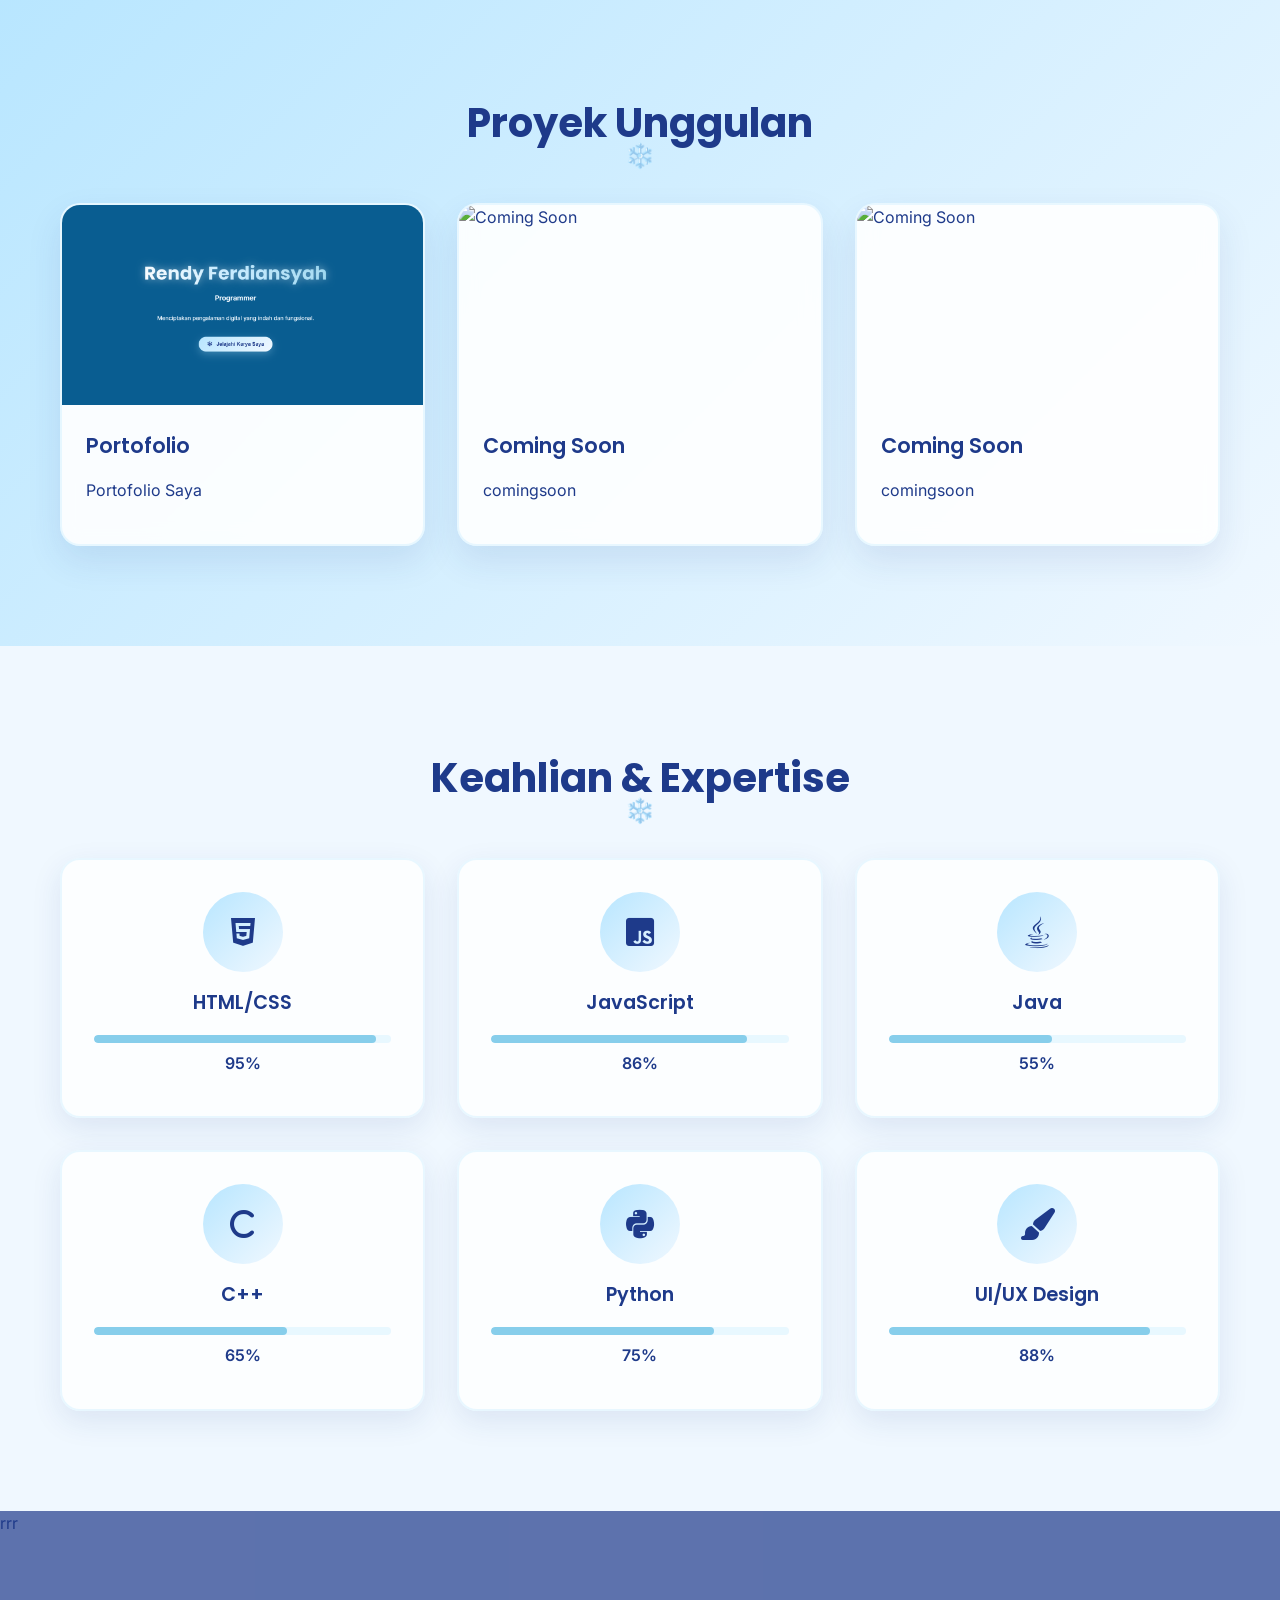
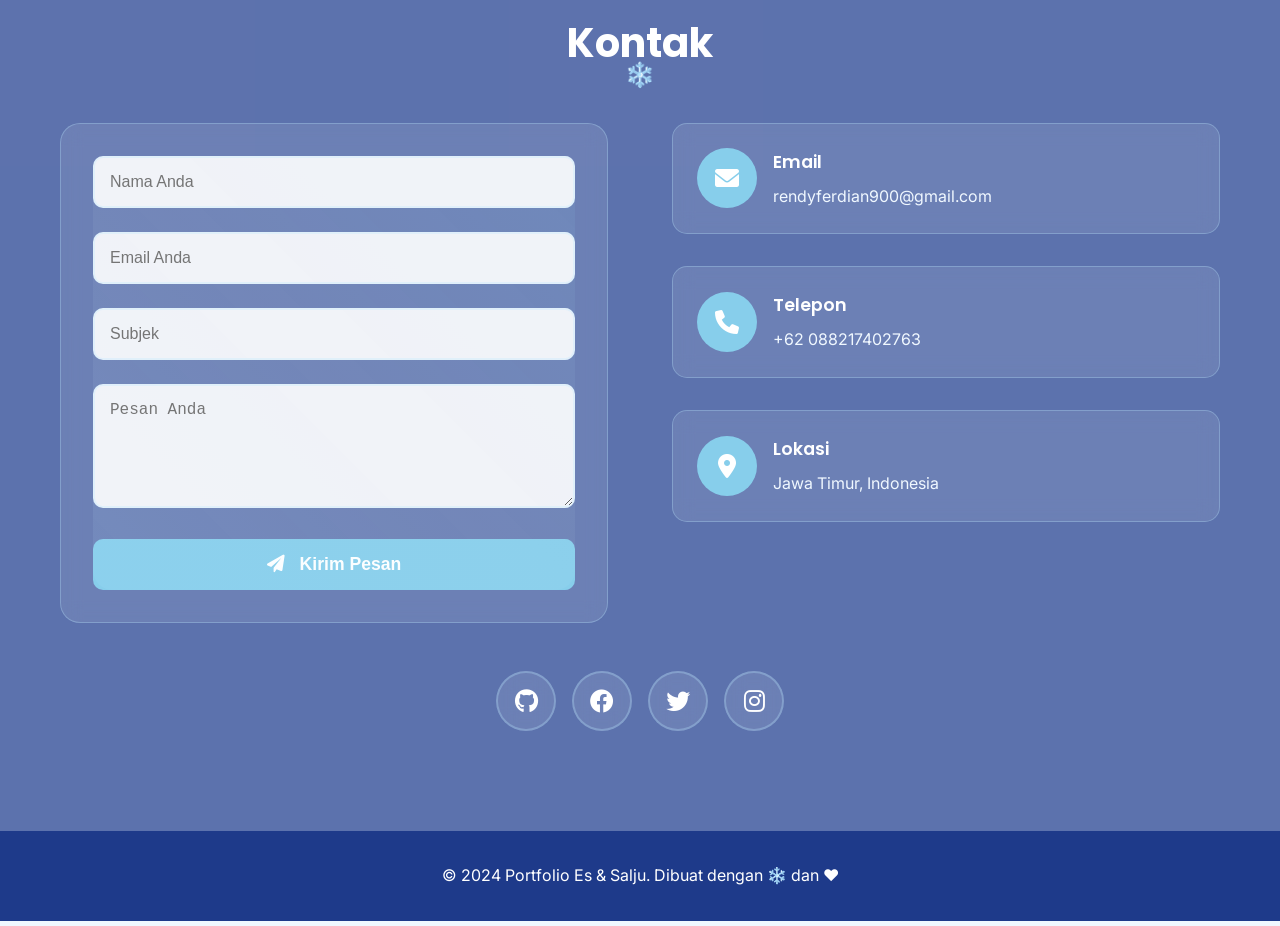
==== commit f5c14b23: "index.html" ====
--- a/index.html
+++ b/index.html
@@ -113,7 +113,7 @@
                         <img src="portoflio.png" alt="Portofolio">
                         <div class="project-overlay">
                             <div class="project-links">
-                                <a href="https://github.com/Rendy09o" class="project-link">
+                                <a href="https://github.com/Rendy09o/portofolio" class="project-link">
                                     <i class="fab fa-github"></i>
                                 </a>
                                 <a href="https://rendy09o.github.io/portofolio/" class="project-link">
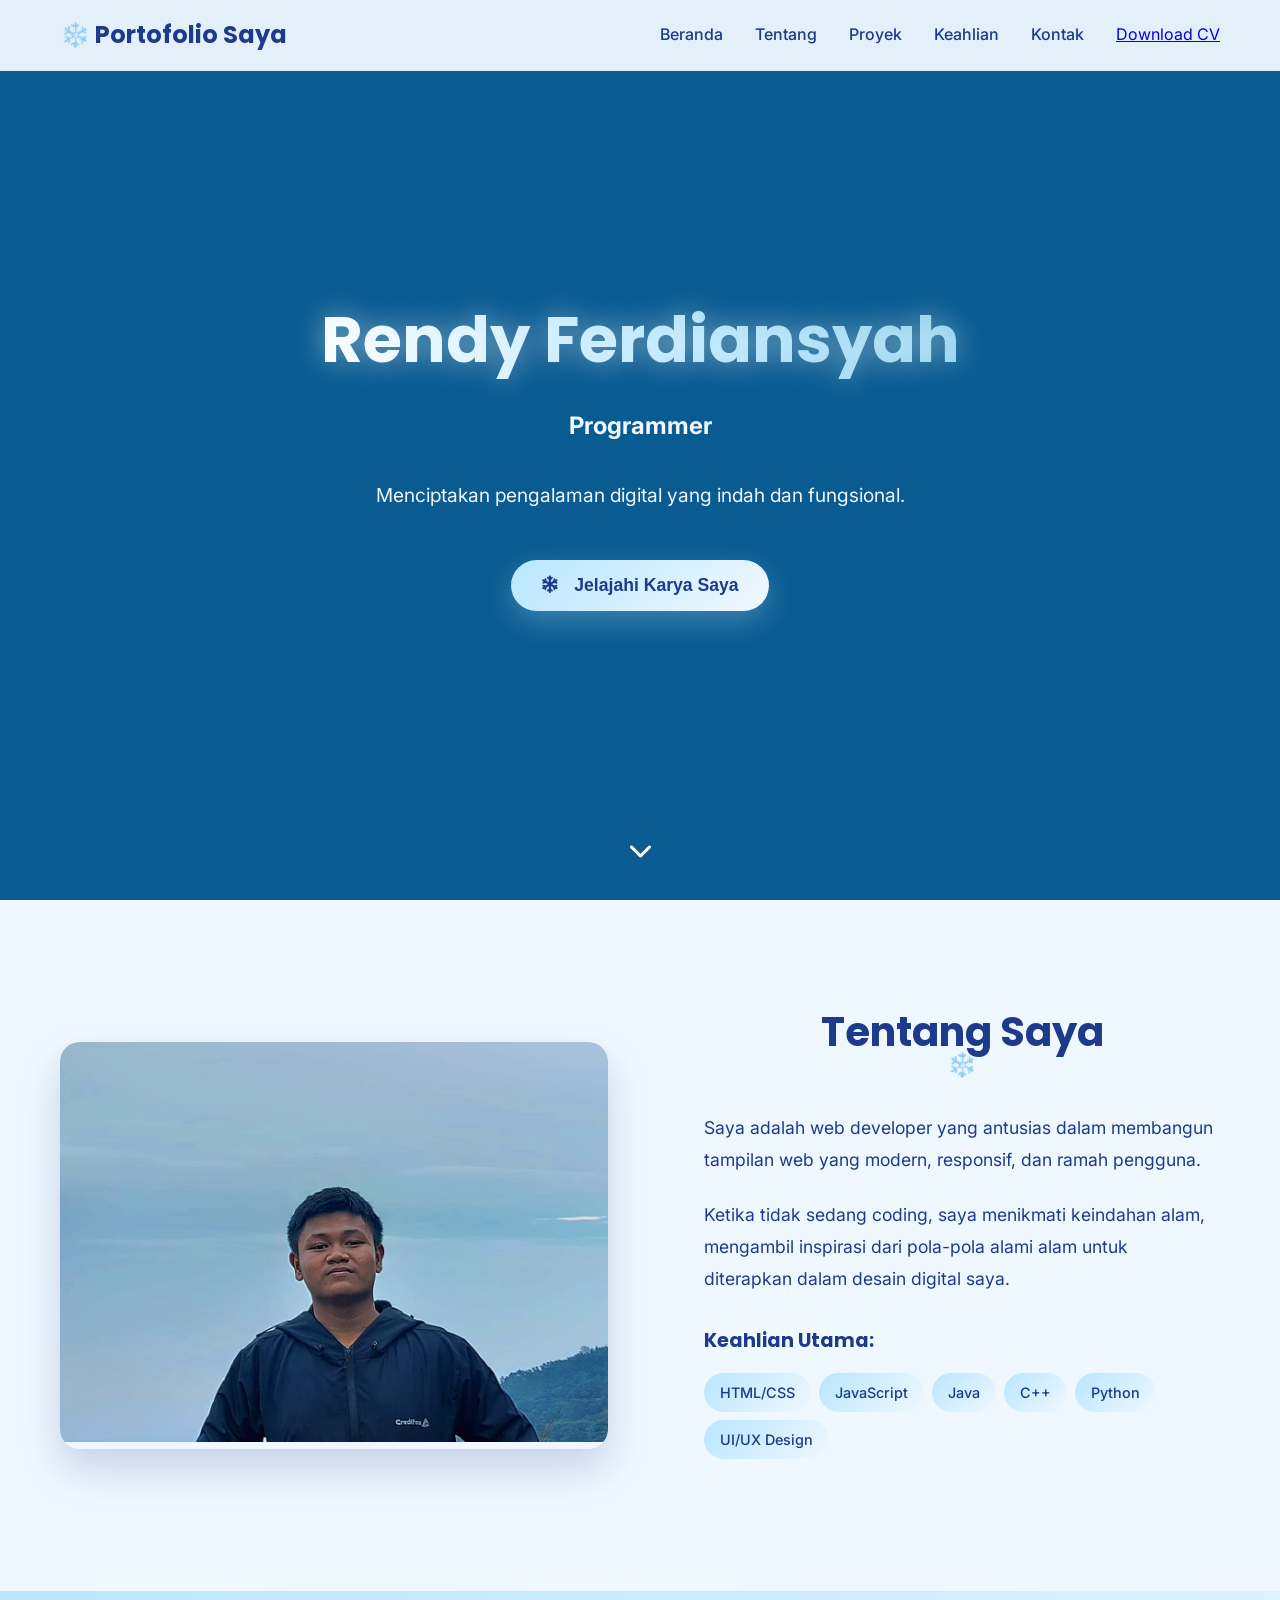
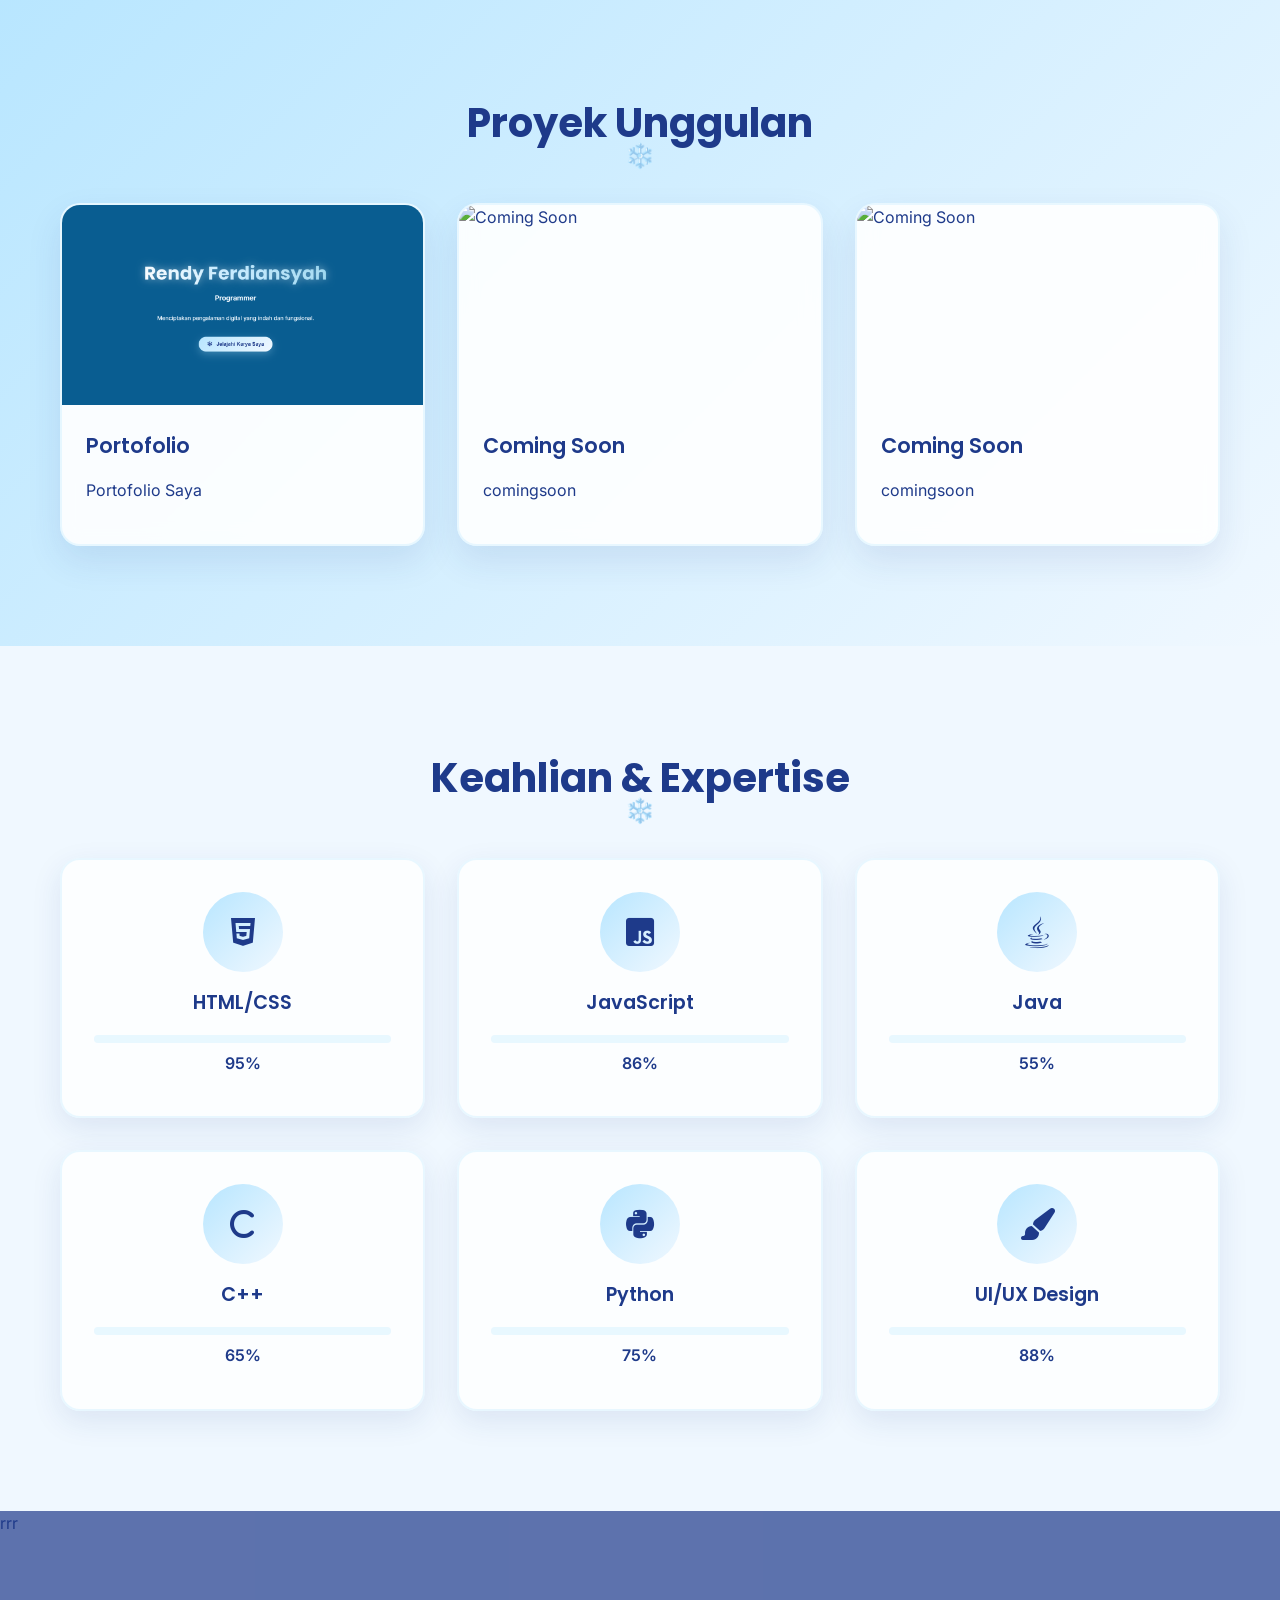
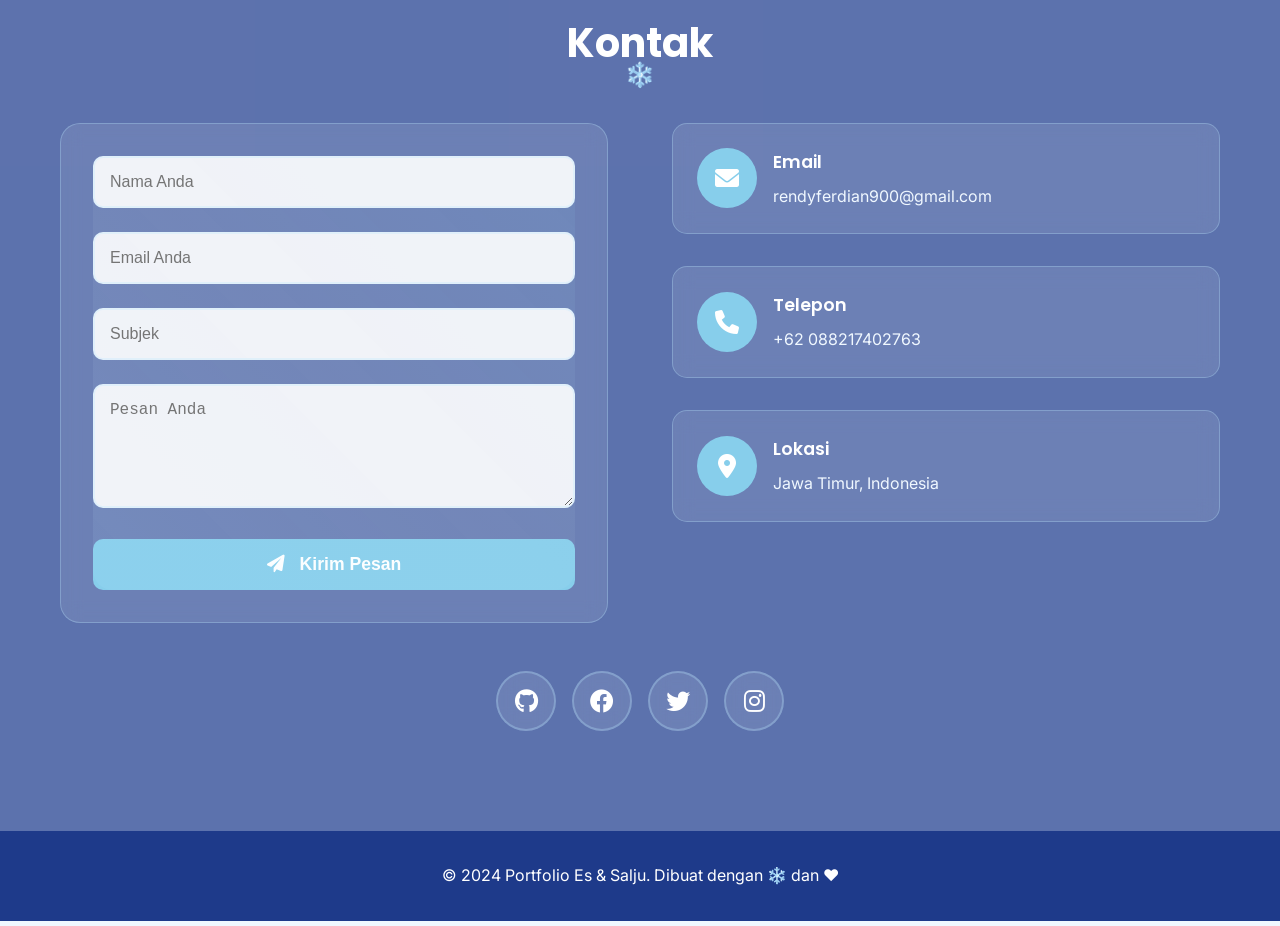
==== commit d15a58f3: "Add files via upload" ====
--- a/index.html
+++ b/index.html
@@ -24,7 +24,7 @@
                 <a href="#projects" class="nav-link">Proyek</a>
                 <a href="#skills" class="nav-link">Keahlian</a>
                 <a href="#contact" class="nav-link">Kontak</a>
-                <a href="cv.html">Download CV</a>
+                <a href="jCV.html">Download CV</a>
             </div>
             <div class="nav-toggle" id="nav-toggle">
                 <span class="bar"></span>
@@ -113,7 +113,7 @@
                         <img src="portoflio.png" alt="Portofolio">
                         <div class="project-overlay">
                             <div class="project-links">
-                                <a href="https://github.com/Rendy09o/portofolio" class="project-link">
+                                <a href="https://github.com/Rendy09o" class="project-link">
                                     <i class="fab fa-github"></i>
                                 </a>
                                 <a href="https://rendy09o.github.io/portofolio/" class="project-link">
